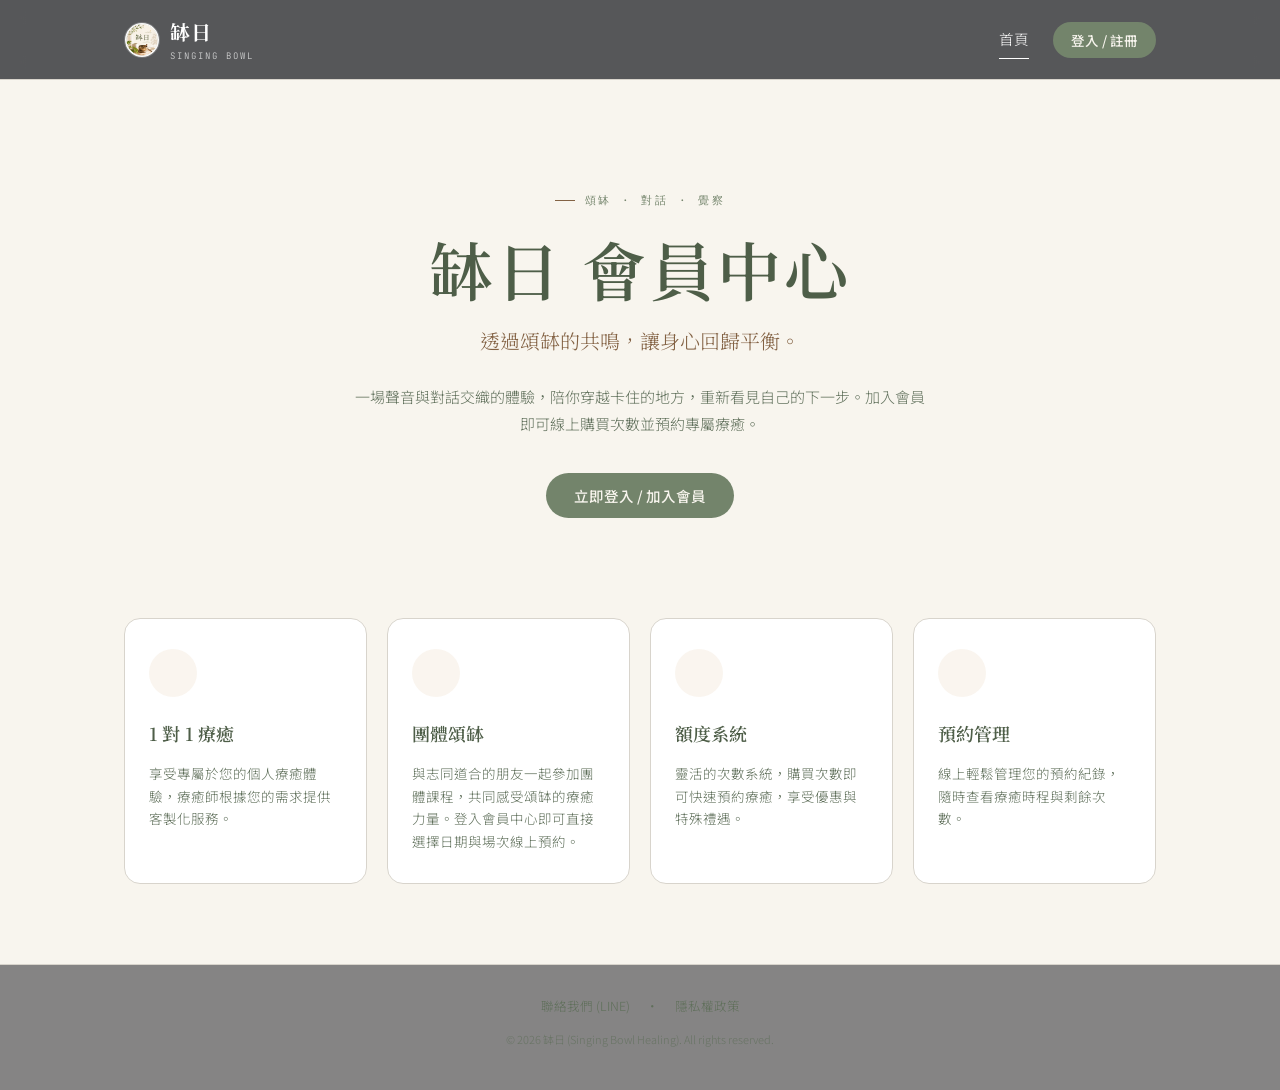
==== member/index.html @ 41594ee2 "feat: 駁回時通知會員，每日彙總加報匯款待審核筆數 一、駁回通知 會員匯了款卻被駁回，原本收不到任何訊息，只會覺得石沉大海 —— 比核准 沒通知更需要處理。駁回畫面本來就有「原因」欄，直接帶進通知" ====
<!DOCTYPE html>
<html lang="zh-Hant">
<head>
  <meta charset="UTF-8">
  <meta name="viewport" content="width=device-width, initial-scale=1.0">
  <title>缽日 - 頌缽療癒 身心平衡</title>
  <link rel="icon" type="image/png" href="favicon.png?v=30">
  
  <!-- Fonts -->
  <link rel="preconnect" href="https://fonts.googleapis.com">
  <link rel="preconnect" href="https://fonts.gstatic.com" crossorigin>
  <link href="https://fonts.googleapis.com/css2?family=Noto+Serif+TC:wght@400;500;600;700&family=Noto+Sans+TC:wght@300;400;500;600&family=JetBrains+Mono:wght@400;500&display=swap" rel="stylesheet">
  
  <!-- CSS -->
  <link rel="stylesheet" href="member.css?v=3391cde3">
  
  <!-- Lucide Icons (CDN) -->
  <!-- 鎖定版號並加上 SRI：這一頁同時持有 Firebase 登入 session，
       用 @latest 等於把「今天載到什麼程式」的決定權交給 CDN。
       1.28.0 就是原本 @latest 解析到的版本，行為完全相同。
       升級版本時 integrity 也必須一起換，否則瀏覽器會直接拒絕載入。 -->
  <script src="https://unpkg.com/lucide@1.28.0/dist/umd/lucide.min.js"
          integrity="sha384-VrnzGPiSyQxm3mI2VhlssyR85zugSHtxMkgO42qV3wUAbNk1oRdZkCWjXKOhuVu6"
          crossorigin="anonymous"></script>
  
  <!-- LINE LIFF SDK -->
  <script charset="utf-8" src="https://static.line-scdn.net/liff/edge/2/sdk.js"></script>
</head>
<body>
  <script>
    window.onerror = function(msg, url, line, col, error) {
      // 錯誤橫幅僅供管理員除錯，一般會員與訪客不顯示（避免誤以為網站故障）
      if (localStorage.getItem('singbowl_debug_banner') !== '1') { return false; }
      var div = document.createElement('div');
      div.style.position = 'fixed';
      div.style.top = '0';
      div.style.left = '0';
      div.style.width = '100%';
      div.style.background = '#c94040';
      div.style.color = '#fff';
      div.style.padding = '15px';
      div.style.zIndex = '999999';
      div.style.fontSize = '14px';
      div.style.fontFamily = 'monospace';
      div.style.boxShadow = '0 2px 10px rgba(0,0,0,0.3)';
      div.innerHTML = '<strong>系統執行錯誤：</strong><br>' + msg + '<br>檔案：' + (url ? url.split('/').pop() : 'unknown') + '<br>行號：' + line + ':' + col;
      document.body.appendChild(div);
      return false;
    };
  </script>
  
  <!-- Ripple Background Animation -->
  <div class="ripple-field" aria-hidden="true">
    <svg viewBox="0 0 500 500">
      <circle class="ripple-ring r1" cx="250" cy="250" r="20"></circle>
      <circle class="ripple-ring r2" cx="250" cy="250" r="20"></circle>
      <circle class="ripple-ring r3" cx="250" cy="250" r="20"></circle>
      <circle class="ripple-ring r4" cx="250" cy="250" r="20"></circle>
    </svg>
  </div>

  <div class="app-container">
    <!-- Navigation Bar -->
    <header class="main-header">
      <div class="header-wrap">
        <a href="#" class="logo" id="navLogo">
          <img src="logo.jpg" class="logo-img" alt="缽日 Logo">
          <div class="logo-text-group">
            <span class="logo-text">缽日</span>
            <span class="logo-sub">Singing Bowl</span>
          </div>
        </a>
        <nav class="nav-links">
          <a href="#landing" class="nav-item active" id="btnNavHome">首頁</a>
          <a href="#member" class="nav-item" id="btnNavMember" style="display: none;">會員中心</a>
          <a href="#buy-points" class="nav-item" id="btnNavBuyPoints" style="display: none;">購買點數</a>
          <a href="#courses" class="nav-item" id="btnNavCourses" style="display: none;">線上課程</a>
          <a href="#admin" class="nav-item" id="btnNavAdmin" style="display: none;">管理後台</a>
          <button class="nav-btn primary" id="btnHeaderLogin">登入 / 註冊</button>
          <div class="user-menu" id="headerUserMenu" style="display: none;">
            <span class="user-name-display" id="headerUserName">會員</span>
            <button class="nav-btn secondary-small" id="btnHeaderLogout">登出</button>
          </div>
        </nav>
      </div>
    </header>

    <!-- Main Content Views -->
    <main class="main-content">
      
      <!-- 1. Landing View -->
      <section id="view-landing" class="view-section active">
        <div class="hero">
          <div class="eyebrow">頌缽 · 對話 · 覺察</div>
          <h1>缽日 會員中心</h1>
          <p class="hero-sub">透過頌缽的共鳴，讓身心回歸平衡。</p>
          <p class="hero-desc">一場聲音與對話交織的體驗，陪你穿越卡住的地方，重新看見自己的下一步。加入會員即可線上購買次數並預約專屬療癒。</p>
          <div class="hero-actions">
            <button class="cta-btn primary-btn" id="btnLandingCta">立即登入 / 加入會員</button>
          </div>
        </div>

        <div class="features-grid">
          <div class="feat-card">
            <div class="feat-icon"><i data-lucide="sparkles"></i></div>
            <h3>1 對 1 療癒</h3>
            <p>享受專屬於您的個人療癒體驗，療癒師根據您的需求提供客製化服務。</p>
          </div>
          <div class="feat-card">
            <div class="feat-icon"><i data-lucide="users"></i></div>
            <h3>團體頌缽</h3>
            <p>與志同道合的朋友一起參加團體課程，共同感受頌缽的療癒力量。登入會員中心即可直接選擇日期與場次線上預約。</p>
          </div>
          <div class="feat-card">
            <div class="feat-icon"><i data-lucide="coins"></i></div>
            <h3>額度系統</h3>
            <p>靈活的次數系統，購買次數即可快速預約療癒，享受優惠與特殊禮遇。</p>
          </div>
          <div class="feat-card">
            <div class="feat-icon"><i data-lucide="calendar"></i></div>
            <h3>預約管理</h3>
            <p>線上輕鬆管理您的預約紀錄，隨時查看療癒時程與剩餘次數。</p>
          </div>
        </div>
      </section>

      <!-- 2. Auth / Login View -->
      <section id="view-auth" class="view-section">
        <div class="auth-card" style="position: relative;">
          <h2>登入 / 註冊</h2>
          <p class="auth-subtitle">歡迎來到缽日，請選擇登入方式</p>
          
          <div class="auth-options" id="authOptionsContainer">
            <button class="auth-btn line-btn" id="btnLineLogin" style="margin-bottom: 12px;">
              <span class="line-icon"><i data-lucide="message-square"></i></span>
              <span>LINE 帳號快速登入 / 註冊</span>
            </button>
          </div>
          
          <form id="formEmailAuth" style="display: none;">
            <h3 style="font-size: 15px; margin-bottom: 15px; color:var(--brass-dim); text-align: left;">管理員登入</h3>
            <div class="form-group">
              <label class="form-label" for="authEmail">電子郵件 *</label>
              <input type="email" class="form-input" id="authEmail" required placeholder="example@email.com">
            </div>
            <div class="form-group" id="authPasswordGroup" style="margin-top: 15px;">
              <label class="form-label" for="authPassword">登入密碼 *</label>
              <input type="password" class="form-input" id="authPassword" placeholder="請輸入您的密碼">
            </div>
            <button type="submit" class="cta-btn primary-btn w-100" id="btnEmailSubmit" style="margin-top: 15px;">確認登入</button>
            <button type="button" class="back-link w-100" id="btnBackToAuthOptions" style="margin-top: 15px; display: flex; align-items: center; justify-content: center; gap: 4px; background: none; border: none; color: var(--mist); cursor: pointer; font-size: 13.5px;"><i data-lucide="arrow-left" style="width: 14px; height: 14px;"></i> 返回選擇登入方式</button>
          </form>
          
          <div id="divAuthBottomLinks" style="display: flex; justify-content: space-between; align-items: center; margin-top: 20px; border-top: 1px solid var(--hairline); padding-top: 15px;">
            <button class="back-link" id="btnAuthBack" style="margin: 0; padding: 0;"><i data-lucide="arrow-left"></i> 返回首頁</button>
            <button class="back-link" id="btnGeneralLogin" style="margin: 0; padding: 0; font-size: 12px; opacity: 0.7; cursor: pointer; border: none; background: none; color: var(--mist); text-decoration: underline;">管理員登入</button>
          </div>
        </div>
      </section>

      <!-- 3. Register / Complete Profile View -->
      <section id="view-register" class="view-section">
        <div class="auth-card">
          <h2>完善會員資料</h2>
          <p class="auth-subtitle">請填寫以下基本資訊以完成註冊流程</p>
          
          <form id="formRegisterProfile">
            <div class="form-group">
              <label class="form-label">會員大名 *</label>
              <input type="text" class="form-input" id="regName" required placeholder="請輸入您的真實姓名">
            </div>
            <div class="form-group">
              <label class="form-label">手機號碼 *</label>
              <input type="tel" class="form-input" id="regPhone" required placeholder="例：0912-345-678" pattern="09\d{2}-\d{3}-\d{3}|09\d{8}">
            </div>
            <div class="form-group">
              <label class="form-label">電子郵件 *</label>
              <input type="email" class="form-input" id="regEmail" required placeholder="例：user@example.com">
            </div>
            <div class="form-group">
              <label class="form-label" for="regPassword">設定登入密碼 *</label>
              <input type="password" class="form-input" id="regPassword" required placeholder="請設定您的密碼 (最少6個字元)" minlength="6">
            </div>
            <div class="form-group">
              <label class="form-label">生理性別 *</label>
              <div class="gender-radio-group">
                <label class="gender-label">
                  <input type="radio" name="regGender" value="生理女" checked>
                  <span>生理女</span>
                </label>
                <label class="gender-label">
                  <input type="radio" name="regGender" value="生理男">
                  <span>生理男</span>
                </label>
                <label class="gender-label">
                  <input type="radio" name="regGender" value="其他">
                  <span>其他</span>
                </label>
              </div>
            </div>
            <button type="submit" class="cta-btn primary-btn w-100">完成註冊</button>
          </form>
        </div>
      </section>

      <!-- 4. Member Dashboard View -->
      <section id="view-member" class="view-section">
        <div class="dashboard-grid">
          <!-- Profile Card -->
          <div class="dash-card profile-summary">
            <div class="profile-header">
              <div class="avatar-circle" id="memberAvatar">M</div>
              <div class="profile-meta">
                <h2 id="lblMemberName">讀取中...</h2>
                <span class="user-role-badge">一般會員</span>
              </div>
            </div>
            <div class="profile-details">
              <div class="detail-item">
                <span class="detail-lbl">電子郵件：</span>
                <span class="detail-val" id="lblMemberEmail">-</span>
              </div>
              <div class="detail-item">
                <span class="detail-lbl">聯絡電話：</span>
                <span class="detail-val" id="lblMemberPhone">-</span>
              </div>
              <div class="detail-item">
                <span class="detail-lbl">生理性別：</span>
                <span class="detail-val" id="lblMemberGender">-</span>
              </div>
              <div class="detail-item">
                <span class="detail-lbl">加入日期：</span>
                <span class="detail-val" id="lblMemberJoinDate">-</span>
              </div>
            </div>
            <button class="cta-btn secondary-btn w-100" id="btnEditProfile"><i data-lucide="edit-3"></i> 編輯個人資料</button>
          </div>

          <!-- Points & Vouchers Card -->
          <div class="dash-card points-vouchers">
            <div class="points-section">
              <span class="section-tag">SESSIONS</span>
              <h3>剩餘可約次數</h3>
              
              <div class="balance-display-block" style="display: flex; gap: 24px; margin-top: 12px; margin-bottom: 12px;">
                <div class="balance-item-sub">
                  <span style="font-size:12px; color:var(--mist); display:block; margin-bottom:4px;">1對1 頌缽</span>
                  <div class="points-value" style="margin: 0;">
                    <span class="num" id="lblMemberPoints" style="font-size:32px;">0</span>
                    <span class="unit" style="font-size:14px; margin-left:2px;">次</span>
                  </div>
                </div>
                <div class="balance-item-sub" style="border-left: 1px solid var(--hairline); padding-left: 24px;">
                  <span style="font-size:12px; color:var(--mist); display:block; margin-bottom:4px;">團體頌缽</span>
                  <div class="points-value" style="margin: 0;">
                    <span class="num" id="lblMemberGroupPoints" style="font-size:32px; color:var(--brass-dim);">0</span>
                    <span class="unit" style="font-size:14px; margin-left:2px;">次</span>
                  </div>
                </div>
              </div>
              
              <p class="points-tip" style="margin-top: 8px;">1對1預約每次扣除 1次 1對1額度。如需加購次數，請聯絡療癒師：<a href="https://lin.ee/5FUzEjg" target="_blank" style="color:var(--brass);text-decoration:underline;">線上加購次數</a>。</p>
            </div>
            
            <div class="vouchers-section">
              <span class="section-tag">VOUCHERS</span>
              <h3>可用票券 / 優惠</h3>
              <div class="vouchers-list" id="memberVouchersList">
                <!-- Vouchers will be injected here -->
              </div>
            </div>
          </div>

          <!-- Quick Actions & Transactions Card -->
          <div class="dash-card quick-actions">
            <h3>快速預約</h3>
            <div class="booking-buttons">
              <button class="booking-action-btn" id="btnBook1on1">
                <div class="action-icon"><i data-lucide="user"></i></div>
                <div class="action-text">
                  <span class="action-title">療癒預約</span>
                  <span class="action-desc">客製化個人靜心與對話</span>
                </div>
                <i data-lucide="chevron-right" class="arrow"></i>
              </button>
            </div>

            <div class="transactions-section">
              <h3>預約次數增減紀錄</h3>
              <div class="transaction-table-wrap">
                <table class="transaction-table">
                  <thead>
                    <tr>
                      <th>日期</th>
                      <th>類型</th>
                      <th>變動</th>
                      <th>說明/結餘</th>
                    </tr>
                  </thead>
                  <tbody id="memberTxList">
                    <!-- Transactions will be injected here -->
                  </tbody>
                </table>
              </div>
            </div>
          </div>

          <!-- Reservation History Card -->
          <div class="dash-card reservation-history">
            <h3>預約紀錄</h3>
            <div class="history-list" id="memberReservationsList">
              <!-- Bookings will be injected here -->
            </div>
          </div>
        </div>
      </section>

      <!-- 4.1 Edit Profile Dialog (Modal View inside Dashboard) -->
      <section id="view-edit-profile" class="view-section">
        <div class="auth-card">
          <h2>修改個人資料</h2>
          <p class="auth-subtitle">編輯您的會員基本資訊</p>
          
          <form id="formEditProfile">
            <div class="form-group">
              <label class="form-label">會員大名 *</label>
              <input type="text" class="form-input" id="editName" required>
            </div>
            <div class="form-group">
              <label class="form-label">手機號碼 *</label>
              <input type="tel" class="form-input" id="editPhone" required pattern="09\d{2}-\d{3}-\d{3}|09\d{8}">
            </div>
            <div class="form-group">
              <label class="form-label">生理性別 *</label>
              <div class="gender-radio-group">
                <label class="gender-label">
                  <input type="radio" name="editGender" value="生理女">
                  <span>生理女</span>
                </label>
                <label class="gender-label">
                  <input type="radio" name="editGender" value="生理男">
                  <span>生理男</span>
                </label>
                <label class="gender-label">
                  <input type="radio" name="editGender" value="其他">
                  <span>其他</span>
                </label>
              </div>
            </div>
            <div class="form-group">
              <label class="form-label">常用匯款銀行名稱 (防詐綁定必填)</label>
              <input type="text" class="form-input" id="editBankName" placeholder="例如：國泰世華銀行">
            </div>
            <div class="form-group">
              <label class="form-label">常用匯款帳號後五碼 (防詐對帳必填)</label>
              <input type="text" class="form-input" id="editBankLast5" placeholder="例如：12345" maxlength="5" pattern="\d{5}">
            </div>
            <div class="btn-row">
              <button type="button" class="cta-btn secondary-btn" id="btnCancelEditProfile">取消</button>
              <button type="submit" class="cta-btn primary-btn">保存變更</button>
            </div>
          </form>
        </div>
      </section>

      <!-- 4.5 Buy Points View -->
      <section id="view-buy-points" class="view-section">
        <div class="buy-points-container">
          <h2>加購服務點數</h2>
          <p class="auth-subtitle">私訊官方 LINE 取得匯款帳號 → 完成匯款 → 回到此頁填寫對帳回條</p>

          <!-- Anti-Fraud Banner -->
          <div class="anti-fraud-banner">
            <div class="banner-title"><i data-lucide="shield-alert"></i> 防範三方詐騙與帳戶交易安全聲明</div>
            <div class="banner-body">
              <ul>
                <li>為防範詐騙洗錢，<strong>本平台限制僅能使用您登記的本人帳戶進行匯款</strong>。</li>
                <li>禁止使用他人帳戶、ATM現金存款、無摺存款，若查有非本人帳號之匯款將無法審核，原款項將退回。</li>
                <li>請於下方對帳回條填寫您實際匯款的帳戶資訊，以利核對款項。</li>
              </ul>
            </div>
          </div>

          <!-- Purchase Action Button -->
          <div class="purchase-btn-container" style="margin-top: 35px; text-align: center;">
            <a href="https://lin.ee/5FUzEjg" target="_blank" class="cta-btn primary-btn large-btn" id="btnGoToPurchase" style="display: inline-flex; align-items: center; justify-content: center; padding: 14px 48px; font-size: 16px; font-weight: 600; text-decoration: none; border-radius: 30px; box-shadow: 0 4px 12px rgba(115, 132, 107, 0.3); transition: all 0.3s ease;">
              <i data-lucide="message-circle" style="width: 18px; height: 18px; margin-right: 8px;"></i> 私訊官方 LINE 取得匯款帳號
            </a>
            <p class="text-muted" style="margin-top: 10px; font-size: 12.5px; line-height: 1.7;">為維護交易安全，收款帳號不公開於網站，由專人於官方 LINE 個別提供。<br>完成匯款後請回到本頁填寫下方的對帳回條。</p>
          </div>

          <!-- 收款帳號不顯示在網站上，由官方 LINE 個別提供 -->

          <!-- Remittance Form -->
          <form id="formSubmitRemittance" class="remittance-form">
            <h3>填寫匯款對帳回條</h3>

            <div class="form-row-2">
              <div class="form-group">
                <label class="form-label">您的匯出銀行名稱 *</label>
                <input type="text" class="form-input" id="buyUserBankName" placeholder="例如：國泰世華銀行" required>
              </div>
              <div class="form-group">
                <label class="form-label">您的帳號後五碼 *</label>
                <input type="text" class="form-input" id="buyUserBankLast5" placeholder="例如：12345" maxlength="5" pattern="\d{5}" inputmode="numeric" required>
              </div>
            </div>

            <div class="form-row-2">
              <div class="form-group">
                <label class="form-label">實際匯款金額 *</label>
                <input type="number" class="form-input" id="buyActualAmount" placeholder="請輸入您實際匯款的總額" required>
              <div class="form-group">
                <label class="form-label">匯款日期與時間 *</label>
                <input type="datetime-local" class="form-input" id="buyRemitTime" required>
              </div>
            </div>

            <div class="form-group">
              <label class="form-label">備註說明 (選填)</label>
              <textarea class="form-input" id="buyRemitNote" rows="2" placeholder="如有其他需要說明事項請在此填寫"></textarea>
            </div>

            <!-- Consumer Agreement Section -->
            <div class="consumer-terms-box">
              <h4>【消費者點數購買與服務契約】</h4>
              <div class="terms-content">
                1. 點數使用期限：本平台之頌缽療癒與身心對話預約點數，自發放日起 <strong>3 個月</strong>內有效，逾期未使用將自動失效。系統會在到期前一個月以 LINE 通知您，會員中心亦可隨時查看各批點數的到期日。若對效期有任何疑問，歡迎私訊缽日官方 LINE 帳號，我們會協助您確認。<br>
                2. 7天鑑賞退費政策：自購買日起 7 天內，若點數完全未使用，可申請全額退款。超過 7 天申請退款者，將扣除 10% 專案行政與金流手續費後，退還其餘額款項。已扣除使用之點數不予退還。<br>
                3. 對帳審核流程：匯款後請確實填寫此回條，管理員將於 24 小時內核對銀行帳款，核對無誤後系統將自動發放點數至您的會員帳戶。<br>
                4. 安全防詐防線：為防止三方詐騙，本平台只接受會員本人登記帳戶之匯款。若有冒用他人帳戶或涉及洗錢者，本平台有權凍結帳戶並報警處理。
              </div>
              <label class="terms-checkbox-label">
                <input type="checkbox" id="chkAgreeTerms" required>
                <span>我已詳細閱讀並同意上述「消費者點數購買與服務契約」，並保證使用我本人登記的常用帳戶匯款。</span>
              </label>
            </div>

            <button type="submit" class="cta-btn primary-btn w-100" id="btnSubmitRemittance">送出匯款對帳申請</button>
          </form>

          <!-- History List -->
          <div class="history-section mt-5">
            <h3>我的儲值審核紀錄</h3>
            <div class="table-container">
              <table class="history-table">
                <thead>
                  <tr>
                    <th>申請時間</th>
                    <th>方案/點數</th>
                    <th>匯款金額</th>
                    <th>後五碼</th>
                    <th>審核狀態</th>
                  </tr>
                </thead>
                <tbody id="buyPointsHistoryList">
                  <tr>
                    <td colspan="5" class="text-center text-muted">目前尚無儲值紀錄。</td>
                  </tr>
                </tbody>
              </table>
            </div>
          </div>
        </div>
      </section>

      <!-- 5. 1-on-1 Booking Form View -->
      <section id="view-book" class="view-section">
        <div class="booking-card">
          <div class="booking-type-tabs" id="bookingTypeTabs">
            <button type="button" class="booking-tab-btn active" data-tab="1on1">🧘 1對1 療癒預約</button>
            <button type="button" class="booking-tab-btn" data-tab="group">🧑‍🤝‍🧑 團體頌缽預約</button>
          </div>

          <!-- 1對1 Panel -->
          <div id="bookPanel1on1">
            <h2>1 對 1 療癒預約</h2>
            <p class="booking-subtitle">預約專屬於您的個人療癒與深度對話</p>

            <div class="user-points-badge">
              <span>您的可用次數：</span>
              <strong id="lblBook1on1UserPoints">0</strong> 次
            </div>

            <form id="formBook1on1">
              <!-- Google Calendar Style Slot Selection -->
              <div class="calendar-container-block">
                <label class="form-label">選擇預約日期與時段 *</label>
                <div class="calendar-widget">
                  <div class="calendar-header-nav">
                    <button type="button" class="cal-nav-btn" id="btnPrevMonth"><i data-lucide="chevron-left"></i></button>
                    <span class="cal-month-year" id="lblCalendarMonthYear">2026 年 7 月</span>
                    <button type="button" class="cal-nav-btn" id="btnNextMonth"><i data-lucide="chevron-right"></i></button>
                  </div>
                  <div class="calendar-weekdays-grid">
                    <div>日</div><div>一</div><div>二</div><div>三</div><div>四</div><div>五</div><div>六</div>
                  </div>
                  <div class="calendar-days-grid" id="calendarDaysGrid">
                    <!-- Generated by JavaScript -->
                  </div>
                </div>
              </div>

              <div class="slots-selection-block" style="margin-top: 15px;">
                <label class="form-label" id="lblSelectedDaySlots">時段選擇 (請先點選上方日期)</label>
                <div class="slots-buttons-grid" id="bookingSlotsGrid">
                  <!-- Generated by JavaScript -->
                </div>
              </div>

              <!-- Hidden input for selected slot ID -->
              <input type="hidden" id="selectedSlotId" required>
              <div class="form-group">
                <label class="form-label" for="book1on1Notes">特殊需求 / 身體狀況 (選填)</label>
                <textarea class="form-input textarea-input" id="book1on1Notes" placeholder="例如：對某些聲音敏感、特殊身體狀況或偏好的療癒方式..."></textarea>
              </div>

              <div class="booking-summary">
                <div class="summary-row">
                  <span>所需次數：</span>
                  <span class="summary-points"><strong id="lblBook1on1Cost">1</strong> 次</span>
                </div>
                <div class="booking-warning" id="lblBook1on1Warning" style="display: none;">
                  <i data-lucide="alert-triangle"></i> ⚠️ 次數不足，請先<a href="#buy-points" style="color:var(--brass-dim);text-decoration:underline;">購買點數</a>，並截圖購買證明到官方LINE上，請小幫手為您新增點數唷！
                </div>
              </div>

              <div class="btn-row">
                <button type="button" class="cta-btn secondary-btn" id="btnCancel1on1">返回</button>
                <button type="submit" class="cta-btn primary-btn" id="btnSubmit1on1">確認預約</button>
              </div>
            </form>
          </div>

          <!-- Group Panel -->
          <div id="bookPanelGroup" style="display: none;">
            <h2>團體頌缽課程預約</h2>
            <p class="booking-subtitle">選擇您想參加的團體療癒課程</p>

            <div class="user-points-badge">
              <span>您的可用次數：</span>
              <strong id="lblBookGroupUserPoints">0</strong> 次
            </div>

            <form id="formBookGroup">
              <!-- Google Calendar Style Slot Selection (與 1對1 相同機制，但僅顯示團體頌缽場次) -->
              <div class="calendar-container-block">
                <label class="form-label">選擇團體頌缽場次日期 *</label>
                <div class="calendar-widget">
                  <div class="calendar-header-nav">
                    <button type="button" class="cal-nav-btn" id="btnGroupPrevMonth"><i data-lucide="chevron-left"></i></button>
                    <span class="cal-month-year" id="lblGroupCalendarMonthYear">2026 年 7 月</span>
                    <button type="button" class="cal-nav-btn" id="btnGroupNextMonth"><i data-lucide="chevron-right"></i></button>
                  </div>
                  <div class="calendar-weekdays-grid">
                    <div>日</div><div>一</div><div>二</div><div>三</div><div>四</div><div>五</div><div>六</div>
                  </div>
                  <div class="calendar-days-grid" id="groupCalendarDaysGrid">
                    <!-- Generated by JavaScript -->
                  </div>
                </div>
              </div>

              <div class="slots-selection-block" style="margin-top: 15px;">
                <label class="form-label" id="lblSelectedGroupDaySlots">團體場次選擇 (請先點選上方日期)</label>
                <div class="slots-buttons-grid" id="groupBookingSlotsGrid">
                  <!-- Generated by JavaScript -->
                </div>
              </div>

              <!-- Hidden input for selected group slot ID -->
              <input type="hidden" id="selectedGroupSlotId" required>

              <div class="form-group">
                <label class="form-label" for="bookGroupNotes">特殊說明 (選填)</label>
                <textarea class="form-input textarea-input" id="bookGroupNotes" placeholder="如有任何需要提前告知的事項請填寫於此..."></textarea>
              </div>

              <div class="booking-summary">
                <div class="summary-row">
                  <span>所需次數：</span>
                  <span class="summary-points"><strong id="lblBookGroupCost">0</strong> 次</span>
                </div>
                <div class="booking-warning" id="lblBookGroupWarning" style="display: none;">
                  <i data-lucide="alert-triangle"></i> ⚠️ 次數不足，請先<a href="#buy-points" style="color:var(--brass-dim);text-decoration:underline;">購買點數</a>，並截圖購買證明到官方LINE上，請小幫手為您新增點數唷！
                </div>
              </div>

              <div class="btn-row">
                <button type="button" class="cta-btn secondary-btn" id="btnCancelGroup">返回</button>
                <button type="submit" class="cta-btn primary-btn" id="btnSubmitGroup">確認報名</button>
              </div>
            </form>
          </div>
        </div>
      </section>

      <!-- 6.2 Online Courses View -->
      <section id="view-courses" class="view-section">
        <div class="coupon-header">
          <h2>學習中心</h2>
          <p class="coupon-subtitle">選擇您要學習的影音課程，開啟您的聲音學習之旅</p>
        </div>
        <div class="course-grid" id="courseGridContainer">
          <!-- Course cards dynamically generated -->
        </div>
      </section>

      <!-- 6.3 Course Details View -->
      <section id="view-course-detail" class="view-section">
        <div class="back-btn-row">
          <span class="back-link" id="btnBackToCourses"><i data-lucide="arrow-left"></i> 返回線上課程</span>
        </div>
        
        <div class="course-header">
          <img id="detailCourseCover" src="" class="course-header-cover" alt="課程封面">
          <div class="course-header-info">
            <h2 id="detailCourseTitle" style="font-family:'Noto Serif TC',serif; margin-bottom:8px; color:var(--paper);">課程名稱</h2>
            <div id="detailCourseLecturer" style="font-size:13px; color:var(--brass); margin-bottom:12px; font-weight:500;">講師：講師姓名</div>
            <p id="detailCourseDesc" style="font-size:13px; color:var(--mist); line-height:1.6; margin:0;">課程詳細介紹內容...</p>
          </div>
        </div>

        <h3 style="font-family:'Noto Serif TC',serif; margin-bottom:16px; color:var(--paper); border-bottom:1px solid var(--hairline); padding-bottom:8px;">課程內容單元</h3>
        <div class="lesson-grid" id="lessonGridContainer">
          <!-- Lesson cards dynamically generated -->
        </div>
      </section>

      <!-- 6.4 Lesson Player View -->
      <section id="view-lesson-player" class="view-section">
        <div class="back-btn-row">
          <span class="back-link" id="btnBackToCourseDetail"><i data-lucide="arrow-left"></i> 返回課程大綱</span>
        </div>

        <div class="video-player-container">
          <div class="video-player-wrapper">
            <iframe id="lessonVideoIframe" src="" allow="accelerometer; autoplay; clipboard-write; encrypted-media; gyroscope; picture-in-picture" allowfullscreen></iframe>
          </div>
          
          <div class="video-player-info">
            <div class="lesson-badge" id="playerLessonBadge">第 1 堂</div>
            <h2 id="playerLessonTitle" style="font-family:'Noto Serif TC',serif; margin-bottom:8px; color:var(--paper);">單元標題</h2>
            <div style="font-size:12px; color:var(--brass); margin-bottom:16px; display:flex; align-items:center; gap:4px;">
              <i data-lucide="clock" style="width:14px; height:14px;"></i> 時長：<span id="playerLessonDuration">00:00</span>
            </div>
            <p id="playerLessonDesc" style="font-size:13px; color:var(--mist); line-height:1.7; white-space:pre-line;">單元詳細簡介及講義教材連結...</p>
          </div>
        </div>
      </section>

      <!-- 7. Admin Dashboard View -->
      <section id="view-admin" class="view-section">
        <div class="admin-grid">
          <!-- Left Sidebar Menu -->
          <div class="admin-sidebar">
            <h2 class="sidebar-title">管理員後台</h2>
            <div class="sidebar-menu">
              <button class="sidebar-item active" id="btnAdminMenuOverview"><i data-lucide="layout-dashboard"></i> 數據總覽</button>
              <button class="sidebar-item" id="btnAdminMenuMembers"><i data-lucide="users-2"></i> 會員管理</button>
              <button class="sidebar-item" id="btnAdminMenuBookings"><i data-lucide="calendar-days"></i> 預約審核</button>
              <button class="sidebar-item" id="btnAdminMenuSchedule"><i data-lucide="calendar-clock"></i> 預約排程</button>
              <button class="sidebar-item" id="btnAdminMenuCoupons"><i data-lucide="ticket"></i> 票券發放</button>
              <button class="sidebar-item" id="btnAdminMenuSlots"><i data-lucide="clock"></i> 時段開放設定</button>
              <button class="sidebar-item" id="btnAdminMenuRemittances"><i data-lucide="wallet"></i> 匯款對帳審核</button>
              <button class="sidebar-item" id="btnAdminMenuCourses"><i data-lucide="book-open"></i> 課程管理</button>
            </div>
            <button class="cta-btn secondary-btn w-100 mt-auto" id="btnAdminBackToMember"><i data-lucide="arrow-left"></i> 返回會員中心</button>
          </div>

          <!-- Right Content Area -->
          <div class="admin-main-pane">
            
            <!-- 7.1 Overview Panel -->
            <div class="admin-pane-section active" id="pane-admin-overview">
              <div class="admin-stats-row">
                <div class="stat-box">
                  <span class="stat-lbl">總會員數</span>
                  <span class="stat-num" id="lblAdminStatMembers">0</span>
                </div>
                <div class="stat-box">
                  <span class="stat-lbl">待確認預約</span>
                  <span class="stat-num text-brass" id="lblAdminStatPending">0</span>
                </div>
                <div class="stat-box">
                  <span class="stat-lbl">本月總預約</span>
                  <span class="stat-num" id="lblAdminStatTotalBookings">0</span>
                </div>
                <div class="stat-box">
                  <span class="stat-lbl">已發放票券</span>
                  <span class="stat-num" id="lblAdminStatCoupons">0</span>
                </div>
              </div>

              <div class="overview-sections">
                <div class="overview-box">
                  <h3>最新待審核預約</h3>
                  <div class="table-wrap">
                    <table class="admin-table">
                      <thead>
                        <tr>
                          <th>會員大名</th>
                          <th>預約項目</th>
                          <th>預約日期/時間</th>
                          <th>狀態</th>
                          <th>操作</th>
                        </tr>
                      </thead>
                      <tbody id="adminOverviewPendingList">
                        <!-- Pending bookings will be injected here -->
                      </tbody>
                    </table>
                  </div>
                </div>
              </div>
            </div>

            <!-- 7.2 Member Management Panel -->
            <div class="admin-pane-section" id="pane-admin-members">
              <div class="pane-header-actions">
                <h3>會員列表 (<span id="lblAdminMemberCount">0</span>)</h3>
                <div style="display: flex; gap: 10px;">
                  <button class="cta-btn secondary-btn small-btn" id="btnExportMembers" style="padding: 8px 12px; font-size: 13px; display: flex; align-items: center; gap: 6px;"><i data-lucide="download" style="width: 15px; height: 15px;"></i> 匯出會員資料</button>
                  <button class="cta-btn primary-btn small-btn" id="btnAdminAddMember" style="padding: 8px 12px; font-size: 13px; display: flex; align-items: center; gap: 6px;"><i data-lucide="user-plus" style="width: 15px; height: 15px;"></i> 手動新增會員</button>
                </div>
              </div>

              <div class="search-bar">
                <i data-lucide="search"></i>
                <input type="text" class="search-input" id="txtSearchMembers" placeholder="搜尋會員姓名、Email 或手機號碼...">
              </div>

              <div class="table-wrap">
                <table class="admin-table members-table">
                  <thead>
                    <tr>
                      <th>姓名</th>
                      <th>電話 / Email</th>
                      <th>性別</th>
                      <th>加入日期</th>
                      <th>剩餘次數</th>
                      <th>操作</th>
                    </tr>
                  </thead>
                  <tbody id="adminMemberList">
                    <!-- Members will be injected here -->
                  </tbody>
                </table>
              </div>
            </div>

            <!-- 7.3 Booking Management Panel -->
            <div class="admin-pane-section" id="pane-admin-bookings">
              <h3>預約審核與列表</h3>
              
              <div style="display: flex; justify-content: space-between; align-items: center; gap: 15px; margin-bottom: 15px; flex-wrap: wrap;">
                <div class="booking-filter-tabs" style="margin-bottom: 0;">
                  <button class="filter-tab active" data-filter="all">所有預約</button>
                  <button class="filter-tab" data-filter="待確認">待確認</button>
                  <button class="filter-tab" data-filter="已確認">已確認</button>
                  <button class="filter-tab" data-filter="已取消">已取消 / 拒絕</button>
                </div>
                <div style="display: flex; align-items: center; gap: 8px;">
                  <label style="font-size: 13px; color:var(--brass-dim); font-weight: 500;">📅 日期篩選：</label>
                  <input type="date" id="adminBookingDateFilter" style="background: var(--ink-2); color: #fff; border: 1px solid var(--hairline); border-radius: 4px; padding: 4px 8px; font-size: 12px; outline: none; height: auto; width: 140px;">
                  <button type="button" class="quick-slot-btn" id="btnClearAdminBookingDateFilter" style="padding: 2px 6px; font-size: 11px; height: auto;">清除</button>
                </div>
              </div>

              <div style="display: flex; justify-content: space-between; align-items: center; gap: 15px; margin-bottom: 15px; flex-wrap: wrap;">
                <label style="display: flex; align-items: center; gap: 6px; font-size: 13px; color:var(--brass-dim); font-weight: 500; cursor: pointer;">
                  <input type="checkbox" id="chkHideCancelledBookings" style="width: auto; margin: 0; cursor: pointer;">
                  隱藏已取消 / 已拒絕的紀錄
                </label>
                <button type="button" class="table-action-btn danger" id="btnPurgeCancelledBookings" style="padding: 4px 10px; font-size: 12px; height: auto;">🗑 永久刪除已取消紀錄</button>
              </div>

              <div class="table-wrap">
                <table class="admin-table">
                  <thead>
                    <tr>
                      <th>預約 ID</th>
                      <th>會員大名</th>
                      <th>預約項目</th>
                      <th>預約時間 / 課程</th>
                      <th>所需次數</th>
                      <th>狀態</th>
                      <th>操作</th>
                    </tr>
                  </thead>
                  <tbody id="adminBookingList">
                    <!-- Bookings will be injected here -->
                  </tbody>
                </table>
              </div>
            </div>

            <!-- 7.3b Booking Schedule Calendar Panel -->
            <div class="admin-pane-section" id="pane-admin-schedule">
              <h3>預約排程日曆</h3>

              <div class="coupon-log-card" style="padding: 20px;">
                <div style="display: flex; justify-content: space-between; align-items: center; margin-bottom: 15px;">
                  <h4 style="margin: 0; color:var(--brass-dim); font-size: 15px; display: flex; align-items: center; gap: 6px;">
                    <i data-lucide="calendar-clock" style="width: 16px; height: 16px;"></i> 預約狀態總覽
                  </h4>
                  <div style="display: flex; gap: 8px; align-items: center;">
                    <button type="button" class="quick-slot-btn" id="btnAdminPrevMonth" style="padding: 2px 8px; font-size: 11px; height: auto;">◀</button>
                    <span id="lblAdminCalendarMonth" style="font-weight: 600; font-size: 13px; min-width: 90px; text-align: center;">2026 年 7 月</span>
                    <button type="button" class="quick-slot-btn" id="btnAdminNextMonth" style="padding: 2px 8px; font-size: 11px; height: auto;">▶</button>
                  </div>
                </div>
                
                <!-- Calendar grid structure -->
                <div style="background: rgba(0,0,0,0.15); padding: 12px; border-radius: 8px; border: 1px solid var(--hairline);">
                  <div style="display: grid; grid-template-columns: repeat(7, 1fr); gap: 4px; text-align: center; margin-bottom: 8px; border-bottom: 1px solid var(--hairline); padding-bottom: 6px;">
                    <div style="font-weight: 600; font-size: 11px; color: var(--mist);">日</div>
                    <div style="font-weight: 600; font-size: 11px; color: var(--paper);">一</div>
                    <div style="font-weight: 600; font-size: 11px; color: var(--paper);">二</div>
                    <div style="font-weight: 600; font-size: 11px; color: var(--paper);">三</div>
                    <div style="font-weight: 600; font-size: 11px; color: var(--paper);">四</div>
                    <div style="font-weight: 600; font-size: 11px; color: var(--paper);">五</div>
                    <div style="font-weight: 600; font-size: 11px; color: var(--mist);">六</div>
                  </div>
                  <div id="adminCalendarDaysGrid" style="display: grid; grid-template-columns: repeat(7, 1fr); gap: 4px;">
                    <!-- Calendar days dynamically generated -->
                  </div>
                </div>

                <!-- Day bookings details -->
                <div id="divAdminCalendarDayDetail" style="margin-top: 15px; padding: 12px; background: rgba(255,255,255,0.02); border-radius: 6px; border: 1px dashed var(--hairline); display: none;">
                  <h5 id="lblAdminCalendarSelectedDate" style="margin: 0 0 10px 0; font-size: 12px; color:var(--brass-dim); font-weight: 600;">預約詳情</h5>
                  <div id="adminCalendarDayBookingsList" style="display: flex; flex-direction: column; gap: 6px;">
                    <!-- Booking details list -->
                  </div>
                </div>
              </div>
            </div>

            <!-- 7.4 Coupon Issuing Panel -->
            <div class="admin-pane-section" id="pane-admin-coupons">
              <div class="coupon-management-grid">
                <!-- Issue Coupon Form -->
                <div class="coupon-form-card">
                  <h3>發放優惠票券</h3>
                  <form id="formAdminIssueCoupon">
                    <div class="form-group">
                      <label class="form-label" for="selCouponTarget">選擇會員 *</label>
                      <select class="form-input select-input" id="selCouponTarget" required>
                        <!-- Member options will be injected here -->
                      </select>
                    </div>
                    <div class="form-group">
                      <label class="form-label" for="selCouponTemplate">票券類型 *</label>
                      <select class="form-input select-input" id="selCouponTemplate" required>
                        <!-- 由 couponTemplates 動態產生 -->
                      </select>
                    </div>
                    <div class="form-group">
                      <label class="form-label" for="couponExpiry">使用期限</label>
                      <input type="date" class="form-input" id="couponExpiry">
                      <label style="display:flex;align-items:center;gap:8px;margin-top:8px;font-size:13px;cursor:pointer;">
                        <input type="checkbox" id="couponNoExpiry" style="width:auto;margin:0;"> 此票券永不過期
                      </label>
                      <small style="color:var(--mist);font-size:12px;display:block;margin-top:6px;">預設會依票券類型設定的有效月數自動帶入，可手動調整。</small>
                    </div>
                    <button type="submit" class="cta-btn primary-btn w-100">發放票券</button>
                  </form>
                </div>

                <!-- 票券類型管理 -->
                <div class="coupon-form-card">
                  <h3>票券類型管理</h3>
                  <form id="formNewCouponTemplate">
                    <div class="form-group">
                      <label class="form-label" for="tplName">票券名稱 *</label>
                      <input type="text" class="form-input" id="tplName" placeholder="例：週年慶優惠券" required>
                    </div>
                    <div class="form-group">
                      <label class="form-label" for="tplPoints">贈送次數 *</label>
                      <input type="number" class="form-input" id="tplPoints" min="1" value="1" required>
                    </div>
                    <div class="form-group">
                      <label class="form-label" for="tplPointType">點數種類 *</label>
                      <select class="form-input select-input" id="tplPointType" required>
                        <option value="giftedGroupPoints">贈送-團體（只能預約團體頌缽）</option>
                        <option value="giftedPoints">贈送-1對1（只能預約1對1）</option>
                        <option value="points">通用（兩種都能預約）</option>
                      </select>
                    </div>
                    <div class="form-group">
                      <label class="form-label" for="tplValidMonths">有效期限（月）*</label>
                      <input type="number" class="form-input" id="tplValidMonths" min="0" value="2" required>
                      <small style="color:var(--mist);font-size:12px;display:block;margin-top:6px;">發放後幾個月到期。填 0 代表永不過期。</small>
                    </div>
                    <button type="submit" class="cta-btn primary-btn w-100">新增票券類型</button>
                  </form>
                  <div class="table-wrap" style="margin-top:18px;">
                    <table class="admin-table">
                      <thead>
                        <tr><th>名稱</th><th>贈送</th><th>效期</th><th>操作</th></tr>
                      </thead>
                      <tbody id="couponTemplateList"></tbody>
                    </table>
                  </div>
                </div>

                <!-- Active Vouchers Log -->
                <div class="coupon-log-card">
                  <h3>已發放票券明細</h3>
                  <div class="table-wrap">
                    <table class="admin-table coupon-log-table">
                      <thead>
                        <tr>
                          <th>會員</th>
                          <th>票券名稱</th>
                          <th>贈送次數</th>
                          <th>使用期限</th>
                          <th>狀態</th>
                          <th>操作</th>
                        </tr>
                      </thead>
                      <tbody id="adminCouponList">
                        <!-- Issued coupon entries will be injected here -->
                      </tbody>
                    </table>
                  </div>
                </div>
              </div>
            </div>

            <!-- 4.5 Booking Slots Management Panel -->
            <div class="admin-pane-section" id="pane-admin-slots">
              <div class="coupon-management-grid">
                
                <!-- Open slot calendar card -->
                <div class="issue-coupon-card">
                  <h3>點選日期設定時段</h3>
                  
                  <div class="calendar-widget">
                    <div class="calendar-header-nav">
                      <button type="button" class="cal-nav-btn" id="btnAdminSlotPrevMonth"><i data-lucide="chevron-left"></i></button>
                      <span class="cal-month-year" id="lblAdminSlotCalendarMonthYear">2026 年 7 月</span>
                      <button type="button" class="cal-nav-btn" id="btnAdminSlotNextMonth"><i data-lucide="chevron-right"></i></button>
                    </div>
                    <div class="calendar-weekdays-grid">
                      <div>日</div><div>一</div><div>二</div><div>三</div><div>四</div><div>五</div><div>六</div>
                    </div>
                    <div class="calendar-days-grid" id="adminSlotCalendarDaysGrid">
                      <!-- Generated by JavaScript -->
                    </div>
                  </div>

                  <!-- Google Calendar Sync Card -->
                  <div class="google-sync-card" style="margin-top: 20px; padding-top: 15px; border-top: 1px dashed var(--hairline);">
                    <h4 style="font-size: 14px; margin-bottom: 8px; color:var(--brass-dim); font-family: 'Noto Serif TC', serif;">Google 日曆同步防衝突</h4>
                    <div class="google-sync-status" style="display: flex; align-items: center; gap: 8px; font-size: 12px; margin-bottom: 12px;">
                      <span class="status-indicator-dot red" id="googleSyncDot" style="width: 8px; height: 8px; border-radius: 50%; background: #ff4d4f; display: inline-block;"></span>
                      <span id="lblGoogleSyncStatus" style="color: var(--mist);">狀態：未連結</span>
                    </div>
                    <div style="display: flex; gap: 8px; margin-bottom: 8px;">
                      <button type="button" class="cta-btn small-btn w-100" id="btnGoogleAuth" style="background:var(--ink-3); border:1px solid var(--hairline); color:var(--paper); font-size: 12px; height: 32px;">
                        <i data-lucide="link" style="width: 14px; height: 14px; margin-right: 4px;"></i> 連結 Google
                      </button>
                      <button type="button" class="cta-btn primary-btn small-btn w-100" id="btnGoogleSync" disabled style="font-size: 12px; height: 32px;">
                        <i data-lucide="refresh-cw" style="width: 14px; height: 14px; margin-right: 4px;"></i> 立即同步
                      </button>
                    </div>
                    
                    <div style="display: flex; justify-content: space-between; align-items: center;">
                      <button type="button" class="back-link small-text" id="btnToggleGoogleConfig" style="font-size: 11px; padding: 0; background: none; border: none; color:var(--brass-dim); cursor: pointer; text-decoration: underline;">
                        <i data-lucide="settings" style="width: 11px; height: 11px; vertical-align: middle;"></i> 展開 Client ID 設定
                      </button>
                    </div>
                    
                    <!-- Config Form (Collapsible) -->
                    <div id="divGoogleConfigForm" style="display: none; margin-top: 10px; padding: 12px; background: rgba(0,0,0,0.2); border-radius: 6px; border: 1px dashed var(--hairline);">
                      <div class="form-group" style="margin-bottom: 8px;">
                        <label class="form-label" style="font-size: 11px; margin-bottom: 4px;">Google Client ID *</label>
                        <input type="text" class="form-input text-input" id="txtGoogleClientId" placeholder="請貼上您的 Client ID" style="font-size:11px; padding: 6px 8px; height: auto; background: var(--ink-2); color: #fff;">
                      </div>
                      <button type="button" class="cta-btn primary-btn small-btn w-100" id="btnSaveGoogleConfig" style="font-size: 11px; height: 28px;">儲存設定</button>
                    </div>

                    <div style="display: flex; justify-content: space-between; align-items: center; margin-top: 8px;">
                      <button type="button" class="back-link small-text" id="btnToggleLineConfig" style="font-size: 11px; padding: 0; background: none; border: none; color:var(--brass-dim); cursor: pointer; text-decoration: underline;">
                        <i data-lucide="message-square" style="width: 11px; height: 11px; vertical-align: middle;"></i> 展開 LINE 通知設定
                      </button>
                    </div>
                    
                    <!-- LINE Config Form (Collapsible) -->
                    <div id="divLineConfigForm" style="display: none; margin-top: 10px; padding: 12px; background: rgba(0,0,0,0.2); border-radius: 6px; border: 1px dashed var(--hairline);">
                      <div class="form-group" style="margin-bottom: 8px;">
                        <label class="form-label" style="font-size: 11px; margin-bottom: 4px;">LINE Webhook 代理 URL *</label>
                        <input type="text" class="form-input text-input" id="txtLineWebhookUrl" placeholder="請貼上 Google Apps Script 部署網址" style="font-size:11px; padding: 6px 8px; height: auto; background: var(--ink-2); color: #fff;">
                      </div>
                      <div class="form-group" style="margin-bottom: 8px;">
                        <label class="form-label" style="font-size: 11px; margin-bottom: 4px;">管理員 LINE User ID</label>
                        <input type="text" class="form-input text-input" id="txtAdminLineUserId" placeholder="收「明日預約清單」的 LINE ID（U 開頭 33 碼）" style="font-size:11px; padding: 6px 8px; height: auto; background: var(--ink-2); color: #fff;">
                        <p class="section-subtitle" style="margin-top: 4px; margin-bottom: 0; font-size: 10.5px; line-height: 1.6;">每天自動收到隔天的預約彙總（含尚未確認的）。留空則不發送管理員通知。</p>
                      </div>
                      <button type="button" class="cta-btn primary-btn small-btn w-100" id="btnSaveLineConfig" style="font-size: 11px; height: 28px;">儲存設定</button>
                    </div>
                  </div>
                </div>

                <!-- Slot settings panel for the selected date -->
                <div class="coupon-log-card">
                  <h3 id="lblAdminSelectedSlotDate">選擇日期開放時段</h3>
                  
                  <div id="adminSlotSettingsContent" style="display: none;">
                    <!-- Slot Type Toggle: 1對1 / 團體頌缽 -->
                    <div class="form-group">
                      <label class="form-label">開放時段類型 *</label>
                      <div class="type-toggle-group" id="adminSlotTypeToggle">
                        <button type="button" class="type-toggle-btn type-1on1 active" data-type="1on1">🧘 1對1 時段</button>
                        <button type="button" class="type-toggle-btn type-group" data-type="group">🧑‍🤝‍🧑 團體頌缽時段</button>
                      </div>
                      <p class="section-subtitle" style="margin-top: 6px; margin-bottom: 0; font-size: 11.5px;">團體頌缽時段僅能以「通用點數」與「贈送-團體頌缽點數」預約折抵，不可使用贈送-1對1點數。</p>
                    </div>

                    <!-- Group-only fields -->
                    <div class="form-group" id="adminGroupSlotFields" style="display: none;">
                      <div class="form-row-2">
                        <div class="form-group">
                          <label class="form-label" for="txtGroupSlotTitle">場次名稱</label>
                          <input type="text" class="form-input" id="txtGroupSlotTitle" placeholder="例如：週三午間放鬆療癒" value="團體頌缽">
                        </div>
                        <div class="form-group">
                          <label class="form-label" for="txtGroupSlotCapacity">名額上限</label>
                          <input type="number" class="form-input" id="txtGroupSlotCapacity" min="1" value="10">
                        </div>
                      </div>
                    </div>

                    <!-- Quick Add Time Slots -->
                    <div class="form-group">
                      <label class="form-label">快速新增常見時段</label>
                      <div class="quick-slots-grid">
                        <button type="button" class="quick-slot-btn btn-quick-time" data-time="10:00">10:00</button>
                        <button type="button" class="quick-slot-btn btn-quick-time" data-time="11:30">11:30</button>
                        <button type="button" class="quick-slot-btn btn-quick-time" data-time="13:00">13:00</button>
                        <button type="button" class="quick-slot-btn btn-quick-time" data-time="14:30">14:30</button>
                        <button type="button" class="quick-slot-btn btn-quick-time" data-time="16:00">16:00</button>
                        <button type="button" class="quick-slot-btn btn-quick-time" data-time="17:30">17:30</button>
                        <button type="button" class="quick-slot-btn btn-quick-time" data-time="19:00">19:00</button>
                        <button type="button" class="quick-slot-btn btn-quick-time" data-time="20:30">20:30</button>
                      </div>
                    </div>

                    <!-- Custom Time Form -->
                    <form id="formAdminCreateSlot" style="margin-top: 15px;">
                      <input type="hidden" id="txtSlotDate">
                      <div class="form-group">
                        <label class="form-label" for="txtSlotTime">或自訂開放時間 *</label>
                        <div style="display: flex; gap: 8px;">
                          <input type="time" class="form-input" id="txtSlotTime" required style="flex: 1;">
                          <button type="submit" class="cta-btn primary-btn" style="min-width: 80px;">開放</button>
                        </div>
                      </div>
                    </form>

                    <!-- Currently opened slots for this day -->
                    <div style="margin-top: 20px;">
                      <label class="form-label">本日已開放時段管理</label>
                      <div class="table-wrap">
                        <table class="admin-table">
                          <thead>
                            <tr>
                              <th>時間</th>
                              <th>類型</th>
                              <th>狀態</th>
                              <th>操作</th>
                            </tr>
                          </thead>
                          <tbody id="adminDaySlotList">
                            <!-- Slots for the selected day will be injected here -->
                          </tbody>
                        </table>
                      </div>
                    </div>
                  </div>
                  
                  <div id="adminSlotSettingsPlaceholder" class="text-center text-muted" style="padding: 40px 0;">
                    請點選左側日曆上的日期，以開始設定或管理時段。
                  </div>
                </div>

              </div>
            </div>

            <!-- Remittance Verification Dashboard Pane -->
            <div class="admin-pane-section" id="pane-admin-remittances">
              <h3>匯款對帳審核</h3>
              <p class="section-subtitle">審核會員申報的加購點數與匯款對帳回條</p>

              <!-- Pending list -->
              <div class="admin-section-card mt-3">
                <h4>待審核申請 (<span id="lblAdminPendingRemittanceCount">0</span>)</h4>
                <div class="table-wrap">
                  <table class="admin-table">
                    <thead>
                      <tr>
                        <th>申請時間</th>
                        <th>會員姓名</th>
                        <th>購買方案</th>
                        <th>匯款金額</th>
                        <th>匯出銀行</th>
                        <th>後五碼</th>
                        <th>匯款時間</th>
                        <th>操作</th>
                      </tr>
                    </thead>
                    <tbody id="adminPendingRemittanceList">
                      <tr>
                        <td colspan="8" class="text-center text-muted">目前沒有待審核的匯款申請。</td>
                      </tr>
                    </tbody>
                  </table>
                </div>
              </div>

              <!-- History list -->
              <div class="admin-section-card mt-4">
                <h4>歷史審核紀錄</h4>
                <div class="table-wrap">
                  <table class="admin-table">
                    <thead>
                      <tr>
                        <th>申請時間</th>
                        <th>會員姓名</th>
                        <th>購買方案</th>
                        <th>匯款金額</th>
                        <th>帳號資訊</th>
                        <th>審核狀態</th>
                        <th>說明/原因</th>
                      </tr>
                    </thead>
                    <tbody id="adminHistoryRemittanceList">
                      <tr>
                        <td colspan="7" class="text-center text-muted">尚無歷史審核紀錄。</td>
                      </tr>
                    </tbody>
                  </table>
                </div>
              </div>
            </div>

            <!-- 7.8 Course Management Panel -->
            <div class="admin-pane-section" id="pane-admin-courses">
              <div style="display: flex; justify-content: space-between; align-items: center; margin-bottom: 15px;">
                <h3 style="margin:0;">課程管理</h3>
                <button type="button" class="cta-btn primary-btn" id="btnAdminAddCourse" style="padding: 6px 14px; font-size: 13px; height: auto; margin:0;"><i data-lucide="plus" style="width:14px; height:14px; display:inline-block; vertical-align:middle; margin-right:4px;"></i>新增課程</button>
              </div>
              <p class="section-subtitle">建立與修改線上影音課程，並設定各課程的影片單元。</p>

              <div class="table-wrap mt-3">
                <table class="admin-table">
                  <thead>
                    <tr>
                      <th>課程 ID</th>
                      <th>封面</th>
                      <th>課程標題</th>
                      <th>授課講師</th>
                      <th>單元數量</th>
                      <th>課程簡介</th>
                      <th>操作</th>
                    </tr>
                  </thead>
                  <tbody id="adminCourseList">
                    <!-- Course list rows dynamically generated -->
                  </tbody>
                </table>
              </div>
            </div>

          </div>
        </div>
      </section>

      <!-- Reject Remittance Modal Dialog -->
      <!-- 核准匯款：選票券類型自動帶入，或手動填 -->
      <section id="view-admin-approve-remittance" class="view-section">
        <div class="auth-card">
          <h2>核准匯款並發放點數</h2>
          <p class="auth-subtitle" id="lblApproveRemitInfo">—</p>
          <form id="formAdminApproveRemittance">
            <input type="hidden" id="approveRemittanceId" value="">

            <div class="form-group">
              <label class="form-label" for="approveTemplate">套用票券類型</label>
              <select class="form-input" id="approveTemplate"></select>
              <p class="section-subtitle" style="margin-top:6px;margin-bottom:0;font-size:11.5px;">與「票券發放」共用同一份清單，在那邊新增後這裡也會出現。選「自訂」可自行輸入。</p>
            </div>

            <div class="form-row-2">
              <div class="form-group">
                <label class="form-label" for="approvePoints">發放點數 *</label>
                <input type="number" class="form-input" id="approvePoints" min="1" required>
              </div>
              <div class="form-group">
                <label class="form-label" for="approvePointType">點數種類 *</label>
                <select class="form-input" id="approvePointType">
                  <option value="points">通用點數（1對1、團體皆可）</option>
                  <option value="giftedPoints">贈送-1對1（只能預約1對1）</option>
                  <option value="giftedGroupPoints">贈送-團體（只能預約團體頌缽）</option>
                </select>
              </div>
            </div>

            <div class="form-group">
              <label class="form-label" for="approveExpiry">點數到期日</label>
              <input type="date" class="form-input" id="approveExpiry">
              <label class="terms-checkbox-label" style="margin-top:8px;">
                <input type="checkbox" id="approveNoExpiry">
                <span>此批點數永不過期</span>
              </label>
            </div>

            <div class="btn-row">
              <button type="button" class="cta-btn secondary-btn" id="btnCancelApproveRemittance">取消</button>
              <button type="submit" class="cta-btn primary-btn">確認核准並發放</button>
            </div>
          </form>
        </div>
      </section>

      <section id="view-admin-reject-remittance" class="view-section">
        <div class="auth-card">
          <h2>駁回匯款申請</h2>
          <p class="auth-subtitle">請說明駁回此筆對帳申請的原因</p>
          <form id="formAdminRejectRemittance">
            <input type="hidden" id="rejectRemittanceId" value="">
            <div class="form-group">
              <label class="form-label" for="txtRejectReason">駁回原因 *</label>
              <textarea class="form-input" id="txtRejectReason" placeholder="例如：查無此帳款、金額不符、非登記之本人帳號匯出..." required rows="3"></textarea>
            </div>
            <div class="btn-row">
              <button type="button" class="cta-btn secondary-btn" id="btnCancelRejectRemittance">取消</button>
              <button type="submit" class="cta-btn primary-btn">確定駁回</button>
            </div>
          </form>
        </div>
      </section>

      <!-- 7.2.1 Adjust Points Dialog (Modal View) -->
      <section id="view-admin-points" class="view-section">
        <div class="auth-card">
          <h2>調整可約次數</h2>
          <p class="auth-subtitle">手動增加或扣除會員的預約次數</p>
          <div class="member-current-points-badge">
            <span id="lblAdjustTargetName">會員大名</span> 餘額：通用 <strong id="lblAdjustTargetPoints">0</strong> 次 / 贈送-1對1 <strong id="lblAdjustTargetGifted">0</strong> 次 / 贈送-團體 <strong id="lblAdjustTargetGiftedGroup">0</strong> 次
          </div>

          <form id="formAdminAdjustPoints">
            <input type="hidden" id="adjustMemberId">
            <div class="form-group">
              <label class="form-label" for="adjustPointTargetType">調整次數項目 *</label>
              <select class="form-input select-input" id="adjustPointTargetType" required>
                <option value="common">通用次數 (1對1及團體皆適用)</option>
                <option value="gifted_1on1">贈送-1對1次數 (限1對1頌缽)</option>
                <option value="gifted_group">贈送-團體次數 (限團體頌缽)</option>
              </select>
            </div>
            <div class="form-group">
              <label class="form-label">調整方式 *</label>
              <div class="adjust-radio-group">
                <label class="gender-label">
                  <input type="radio" name="adjustType" value="add" checked>
                  <span>增加次數</span>
                </label>
                <label class="gender-label">
                  <input type="radio" name="adjustType" value="deduct">
                  <span>扣除次數</span>
                </label>
              </div>
            </div>
            <div class="form-group">
              <label class="form-label" for="adjustAmount">次數數量 *</label>
              <input type="number" class="form-input" id="adjustAmount" required min="1" step="1" placeholder="請輸入欲變動次數數量">
            </div>
            <div class="form-group" id="adjustExpiryGroup">
              <label class="form-label" for="adjustExpiry">使用期限（僅「增加」時適用）</label>
              <input type="date" class="form-input" id="adjustExpiry">
              <label style="display:flex;align-items:center;gap:8px;margin-top:8px;font-size:13px;cursor:pointer;">
                <input type="checkbox" id="adjustNoExpiry" style="width:auto;margin:0;"> 這批點數永不過期
              </label>
              <small style="color:var(--mist);font-size:12px;display:block;margin-top:6px;">留空則自動採用預設效期。扣除點數時會「先扣快到期的」。</small>
            </div>
            <div class="form-group">
              <label class="form-label" for="adjustReason">調整原因 (選填)</label>
              <input type="text" class="form-input" id="adjustReason" placeholder="例如：生日贈送、購課儲值等（留空預設為「手動調整」）">
            </div>

            <div class="btn-row">
              <button type="button" class="cta-btn secondary-btn" id="btnCancelAdjustPoints">取消</button>
              <button type="submit" class="cta-btn primary-btn">確認調整</button>
            </div>
          </form>
        </div>
      </section>

      <!-- 7.2.2 Reschedule Booking (代會員改期) -->
      <section id="view-admin-reschedule" class="view-section">
        <div class="auth-card">
          <h2>幫會員改期</h2>
          <p class="auth-subtitle">變更預約時間，點數不會變動</p>

          <div class="member-current-points-badge" id="rescheduleInfo"></div>

          <div class="form-group">
            <label class="form-label">改期方式</label>
            <label style="display:flex;align-items:flex-start;gap:8px;margin-bottom:8px;cursor:pointer;">
              <input type="radio" name="rescheduleMode" id="rescheduleModeSlot" value="slot" checked style="width:auto;margin:4px 0 0 0;">
              <span>從已開放的空時段選<br><small style="color:var(--mist);">安全做法，不會撞期，舊時段會自動釋出</small></span>
            </label>
            <label style="display:flex;align-items:flex-start;gap:8px;cursor:pointer;">
              <input type="radio" name="rescheduleMode" id="rescheduleModeManual" value="manual" style="width:auto;margin:4px 0 0 0;">
              <span>手動指定時間<br><small style="color:var(--mist);">不受時段開放設定限制，撞期時會提醒你</small></span>
            </label>
          </div>

          <div class="form-group" id="rescheduleSlotBox">
            <label class="form-label" for="rescheduleSlotSelect">選擇新的時段</label>
            <select class="form-input select-input" id="rescheduleSlotSelect"></select>
          </div>

          <div class="form-group" id="rescheduleManualBox" style="display:none;">
            <label class="form-label" for="rescheduleManualDate">新的日期</label>
            <input type="date" class="form-input" id="rescheduleManualDate">
            <label class="form-label" for="rescheduleManualTime" style="margin-top:12px;">新的時間</label>
            <input type="time" class="form-input" id="rescheduleManualTime">
          </div>

          <div class="form-group">
            <label style="display:flex;align-items:center;gap:8px;font-size:13px;cursor:pointer;">
              <input type="checkbox" id="rescheduleNotify" checked style="width:auto;margin:0;">
              改期後自動發 LINE 通知給會員
            </label>
          </div>

          <div class="btn-row">
            <button type="button" class="cta-btn secondary-btn" onclick="closeRescheduleModal()">取消</button>
            <button type="button" class="cta-btn primary-btn" onclick="confirmReschedule()">確認改期</button>
          </div>
        </div>
      </section>

      <!-- 7.2.3 Edit Member Dialog (Modal View) -->
      <section id="view-admin-edit-member" class="view-section">
        <div class="auth-card">
          <h2>編輯會員資料</h2>
          <p class="auth-subtitle">修改會員的基本聯絡與帳戶資訊</p>
          
          <form id="formAdminEditMember">
            <input type="hidden" id="editMemberId">
            <div class="form-group">
              <label class="form-label" for="editMemName">會員大名 *</label>
              <input type="text" class="form-input" id="editMemName" required placeholder="輸入姓名">
            </div>
            <div class="form-group">
              <label class="form-label" for="editMemEmail">電子郵件 *</label>
              <input type="email" class="form-input" id="editMemEmail" required placeholder="example@email.com">
            </div>
            <div class="form-group">
              <label class="form-label" for="editMemPhone">手機號碼 *</label>
              <input type="tel" class="form-input" id="editMemPhone" required placeholder="例：0912-345-678">
            </div>
             <div class="form-group">
              <label class="form-label" for="editMemPassword">登入密碼</label>
              <input type="text" class="form-input" id="editMemPassword" placeholder="留空代表不修改密碼，輸入以重設密碼">
            </div>
            <div class="form-group">
              <label class="form-label">生理性別 *</label>
              <div class="gender-radio-group">
                <label class="gender-label">
                  <input type="radio" name="editMemGender" value="生理女">
                  <span>生理女</span>
                </label>
                <label class="gender-label">
                  <input type="radio" name="editMemGender" value="生理男">
                  <span>生理男</span>
                </label>
                <label class="gender-label">
                  <input type="radio" name="editMemGender" value="其他">
                  <span>其他</span>
                </label>
              </div>
            </div>
            
            <div class="form-group">
              <label class="form-label">課程開通授權</label>
              <div id="editMemCoursesContainer" style="display: flex; flex-direction: column; gap: 8px; background: var(--ink-3); padding: 12px; border-radius: 6px; border: 1px solid var(--hairline); max-height: 150px; overflow-y: auto;">
                <!-- Checkboxes dynamically generated -->
              </div>
            </div>
            
            <div class="btn-row">
              <button type="button" class="cta-btn secondary-btn" id="btnCancelEditMember">取消</button>
              <button type="submit" class="cta-btn primary-btn">確認儲存</button>
            </div>
          </form>
        </div>
      </section>

      <!-- 7.2.2 Add Member Dialog (Modal View) -->
      <section id="view-admin-add-member" class="view-section">
        <div class="auth-card">
          <h2>手動新增會員</h2>
          <p class="auth-subtitle">輸入基本資料建立新的會員帳戶</p>
          
          <form id="formAdminAddMember">
            <div class="form-group">
              <label class="form-label" for="addMemName">會員大名 *</label>
              <input type="text" class="form-input" id="addMemName" required placeholder="輸入姓名">
            </div>
            <div class="form-group">
              <label class="form-label" for="addMemEmail">電子郵件 *</label>
              <input type="email" class="form-input" id="addMemEmail" required placeholder="example@email.com">
            </div>
            <div class="form-group">
              <label class="form-label" for="addMemPhone">手機號碼 *</label>
              <input type="tel" class="form-input" id="addMemPhone" required placeholder="例：0912-345-678" pattern="09\d{2}-\d{3}-\d{3}|09\d{8}">
            </div>
            <div class="form-group">
              <label class="form-label" for="addMemPassword">登入密碼 *</label>
              <input type="text" class="form-input" id="addMemPassword" required placeholder="請設定會員登入密碼">
            </div>
            <div class="form-group">
              <label class="form-label">生理性別 *</label>
              <div class="gender-radio-group">
                <label class="gender-label">
                  <input type="radio" name="addMemGender" value="生理女" checked>
                  <span>生理女</span>
                </label>
                <label class="gender-label">
                  <input type="radio" name="addMemGender" value="生理男">
                  <span>生理男</span>
                </label>
                <label class="gender-label">
                  <input type="radio" name="addMemGender" value="其他">
                  <span>其他</span>
                </label>
              </div>
            </div>
            
            <div class="btn-row">
              <button type="button" class="cta-btn secondary-btn" id="btnCancelAddMem">取消</button>
              <button type="submit" class="cta-btn primary-btn">新增會員</button>
            </div>
          </form>
        </div>
      </section>

      <!-- 7.8.2 Add/Edit Course Dialog (Modal View) -->
      <section id="view-admin-edit-course" class="view-section">
        <div class="booking-card" style="max-width: 650px;">
          <h2 id="lblAdminEditCourseTitle">新增/編輯課程</h2>
          <p class="booking-subtitle">設定課程基本資訊，並新增/刪除單元影片</p>

          <form id="formAdminEditCourse">
            <input type="hidden" id="editCourseId" value="">

            <div class="form-group">
              <label class="form-label" for="txtCourseTitle">課程標題 *</label>
              <input type="text" class="form-input" id="txtCourseTitle" required placeholder="例：第九屆設計風火輪">
            </div>

            <div class="form-group">
              <label class="form-label" for="txtCourseLecturer">授課講師 (選填)</label>
              <input type="text" class="form-input" id="txtCourseLecturer" placeholder="例：王慈惠">
            </div>

            <div class="form-group">
              <label class="form-label" for="txtCourseCoverUrl">封面圖片連結 (選填)</label>
              <input type="url" class="form-input" id="txtCourseCoverUrl" placeholder="不填寫則自動套用預設封面圖">
            </div>

            <div class="form-group">
              <label class="form-label" for="txtCourseDesc">課程簡介</label>
              <textarea class="form-input textarea-input" id="txtCourseDesc" rows="3" placeholder="簡短介紹此課程..."></textarea>
            </div>

            <div class="form-group">
              <label class="form-label" for="txtCourseQuickVideoUrl">單支影片連結 (選填)</label>
              <input type="url" class="form-input" id="txtCourseQuickVideoUrl" placeholder="若這堂課只有一支影片，可直接貼 YouTube 連結在這裡">
              <p style="font-size: 11px; color: var(--mist); margin-top: 6px;">儲存後會自動建立為「單元1」。若下方已手動新增單元，此欄位將被忽略——多支影片的系列課請直接用下方「＋新增單元」逐一新增。</p>
            </div>

            <div style="border-top: 1px solid var(--hairline); padding-top: 16px; margin-top: 16px;">
              <div style="display: flex; justify-content: space-between; align-items: center; margin-bottom: 12px;">
                <h4 style="margin:0; color:var(--paper); font-weight:600;">課程單元編輯</h4>
                <button type="button" class="quick-slot-btn" id="btnAdminAddLessonToForm" style="padding: 2px 8px; font-size: 11px; height: auto;">＋新增單元</button>
              </div>

              <div id="adminFormLessonsList" style="max-height: 250px; overflow-y: auto; padding-right: 4px;">
                <!-- Lesson items dynamically generated with remove buttons -->
              </div>
            </div>

            <div class="btn-row" style="margin-top:20px;">
              <button type="button" class="cta-btn secondary-btn" id="btnCancelEditCourse">取消</button>
              <button type="submit" class="cta-btn primary-btn">確認儲存</button>
            </div>
          </form>
        </div>
      </section>

    </main>

    <!-- Global Footer -->
    <footer class="main-footer">
      <div class="footer-wrap">
        <div class="foot-links">
          <a href="https://lin.ee/5FUzEjg" target="_blank">聯絡我們 (LINE)</a>
          <span>·</span>
          <a href="../privacy.html" target="_blank">隱私權政策</a>
        </div>
        <p class="copyright">© 2026 缽日 (Singing Bowl Healing). All rights reserved.</p>
      </div>
    </footer>
  </div>

  <!-- Firebase SDK (Compat Version for simple global initialization) -->
  <script src="https://www.gstatic.com/firebasejs/10.8.0/firebase-app-compat.js"></script>
  <script src="https://www.gstatic.com/firebasejs/10.8.0/firebase-database-compat.js"></script>
  <script src="https://www.gstatic.com/firebasejs/10.8.0/firebase-auth-compat.js"></script>
  
  <!-- Google API and Identity Services GIS Client -->
  <script src="https://accounts.google.com/gsi/client" async defer></script>

  <!-- JavaScript -->
<script src="member.js?v=a2c778f5"></script>

</body>
</html>
---- member/member.css ----
/* ============ 缽日會員預約系統 - 設計系統 & 樣式 ============ */

:root {
  /* Colors */
  --ink: #F8F5EE;
  --ink-2: #FFFFFF;
  --ink-3: #F1EDE4;
  --brass: #73846B;
  --brass-soft: #E4C778;
  /* 內文用的褐。原本是 #8A6A49，在卡片底 #F1EDE4 上只有 4.24:1，差一點沒到
     WCAG AA 的 4.5；加深一級後在卡片／頁面／純白三種底色上分別是
     4.74 / 5.08 / 5.53，全部通過，外觀差異幾乎看不出來。 */
  --brass-dim: #836244;
  --jade: #DCC6A4;
  --paper: #4E5E48;
  --mist: #5F6F5A;
  --hairline: #D8D4CC;
  --error: #E57373;
  --success: #81C784;
  --terra: #C1745A;
  --terra-bg: rgba(193, 116, 90, 0.12);

  /* Layout */
  --max-width: 1080px;
  --header-height: 80px;
  --border-radius-lg: 16px;
  --border-radius-md: 10px;
  --border-radius-sm: 6px;
  --transition-smooth: all 0.3s cubic-bezier(0.2, 0.6, 0.35, 1);
}

/* ============ Reset & Base ============ */
* {
  box-sizing: border-box;
  margin: 0;
  padding: 0;
}

body {
  background-color: var(--ink);
  color: var(--paper);
  font-family: "Noto Sans TC", sans-serif;
  font-weight: 300;
  line-height: 1.8;
  min-height: 100vh;
  overflow-x: hidden;
  position: relative;
}

a {
  color: inherit;
  text-decoration: none;
}

button {
  background: none;
  border: none;
  font-family: inherit;
  cursor: pointer;
  outline: none;
}

/* ============ Background Ripple Animation ============ */
.ripple-field {
  position: fixed;
  inset: 0;
  display: flex;
  align-items: center;
  justify-content: center;
  z-index: 0;
  pointer-events: none;
}

.ripple-field svg {
  width: min(900px, 140vw);
  height: min(900px, 140vw);
}

.ripple-ring {
  fill: none;
  stroke: var(--brass-dim);
  stroke-width: 1;
  opacity: 0;
  transform-box: fill-box;
  transform-origin: center;
  vector-effect: non-scaling-stroke;
  animation: ripple 7s cubic-bezier(.2, .6, .35, 1) infinite;
}

.ripple-ring.r2 {
  animation-delay: 1.75s;
}

.ripple-ring.r3 {
  animation-delay: 3.5s;
}

.ripple-ring.r4 {
  animation-delay: 5.25s;
}

@keyframes ripple {
  0% {
    transform: scale(1);
    opacity: 0;
    stroke-width: 2.4;
  }
  8% {
    opacity: 0.55;
  }
  100% {
    transform: scale(21);
    opacity: 0;
    stroke-width: 0.4;
  }
}

/* ============ Layout Containers ============ */
.app-container {
  display: flex;
  flex-direction: column;
  min-height: 100vh;
  position: relative;
  z-index: 1;
}

.main-header {
  height: var(--header-height);
  border-bottom: 1px solid var(--hairline);
  background: rgba(18, 21, 26, 0.7);
  backdrop-filter: blur(12px);
  position: sticky;
  top: 0;
  z-index: 100;
  width: 100%;
  box-sizing: border-box;
}

.header-wrap {
  max-width: var(--max-width);
  height: 100%;
  margin: 0 auto;
  padding: 0 24px;
  display: flex;
  align-items: center;
  justify-content: space-between;
}

.logo {
  display: flex;
  flex-direction: row;
  align-items: center;
  gap: 10px;
}

.logo-img {
  width: 36px;
  height: 36px;
  border-radius: 50%;
  object-fit: cover;
  border: 1px solid rgba(255, 255, 255, 0.2);
}

.logo-text-group {
  display: flex;
  flex-direction: column;
}

.logo-text {
  font-family: "Noto Serif TC", serif;
  font-weight: 700;
  font-size: 20px;
  letter-spacing: 0.05em;
  color: #FFFFFF;
}

.logo-sub {
  font-family: "JetBrains Mono", monospace;
  font-size: 9px;
  letter-spacing: 0.22em;
  text-transform: uppercase;
  color: rgba(255, 255, 255, 0.7);
  margin-top: -2px;
}

.nav-links {
  display: flex;
  align-items: center;
  gap: 20px;
}

.nav-item {
  font-size: 14.5px;
  color: rgba(255, 255, 255, 0.7);
  transition: var(--transition-smooth);
  padding: 6px 4px;
  position: relative;
}

.nav-item:hover, .nav-item.active {
  color: #FFFFFF;
}

.nav-item.active::after {
  content: "";
  position: absolute;
  bottom: 0;
  left: 4px;
  right: 4px;
  height: 1px;
  background: #FFFFFF;
}

.user-menu {
  display: flex;
  align-items: center;
  gap: 12px;
}

.user-name-display {
  font-size: 14px;
  /* 這一處在深色頁首上，金色對比 11:1 讀得很清楚；改成褐色反而只剩 3.7:1。
     這是唯一該保留 --brass-soft 當文字色的地方，其餘都在淺色底上、已改為 --brass-dim */
  color: var(--brass-soft);
}

.main-content {
  flex: 1;
  max-width: var(--max-width);
  width: 100%;
  margin: 0 auto;
  padding: 40px 24px 80px;
}

/* ============ Navigation Buttons ============ */
.nav-btn {
  font-size: 13.5px;
  font-weight: 500;
  padding: 8px 18px;
  border-radius: 99px;
  transition: var(--transition-smooth);
}

.nav-btn.primary {
  background: var(--brass);
  color: var(--ink);
}

.nav-btn.primary:hover {
  background: var(--brass-soft);
  transform: translateY(-1px);
}

.nav-btn.secondary-small {
  border: 1px solid rgba(255, 255, 255, 0.4);
  color: rgba(255, 255, 255, 0.8);
  padding: 4px 12px;
  font-size: 12px;
}

.nav-btn.secondary-small:hover {
  color: #FFFFFF;
  border-color: #FFFFFF;
}

/* ============ View Sections ============ */
.view-section {
  display: none;
  animation: fadeIn 0.4s ease-out forwards;
}

.view-section.active {
  display: block;
}

@keyframes fadeIn {
  from {
    opacity: 0;
    transform: translateY(8px);
  }
  to {
    opacity: 1;
    transform: translateY(0);
  }
}

/* ============ Eyebrow Label ============ */
.eyebrow {
  font-family: "JetBrains Mono", monospace;
  font-size: 11px;
  letter-spacing: 0.25em;
  text-transform: uppercase;
  color: var(--brass);
  display: inline-flex;
  align-items: center;
  gap: 10px;
  margin-bottom: 20px;
}

.eyebrow::before {
  content: "";
  width: 20px;
  height: 1px;
  background: var(--brass-dim);
}

/* ============ 1. Landing View ============ */
.hero {
  text-align: center;
  padding: 60px 0 80px;
}

.hero h1 {
  font-family: "Noto Serif TC", serif;
  font-weight: 600;
  font-size: clamp(36px, 6vw, 64px);
  letter-spacing: 0.05em;
  line-height: 1.2;
  margin-bottom: 16px;
}

.hero-sub {
  font-family: "Noto Serif TC", serif;
  font-size: clamp(16px, 2.5vw, 20px);
  color: var(--brass-dim);
  margin-bottom: 24px;
}

.hero-desc {
  max-width: 580px;
  margin: 0 auto 36px;
  color: var(--mist);
  font-size: 15px;
  line-height: 1.8;
}

.features-grid {
  display: grid;
  grid-template-columns: repeat(auto-fit, minmax(220px, 1fr));
  gap: 20px;
  margin-top: 20px;
}

.feat-card {
  background: var(--ink-2);
  border: 1px solid var(--hairline);
  border-radius: var(--border-radius-lg);
  padding: 30px 24px;
  transition: var(--transition-smooth);
}

.feat-card:hover {
  transform: translateY(-2px);
  border-color: var(--brass-dim);
}

.feat-icon {
  width: 48px;
  height: 48px;
  border-radius: 50%;
  background: rgba(201, 160, 99, 0.1);
  display: flex;
  align-items: center;
  justify-content: center;
  color: var(--brass);
  margin-bottom: 20px;
}

.feat-card h3 {
  font-family: "Noto Serif TC", serif;
  font-weight: 600;
  font-size: 18px;
  margin-bottom: 12px;
}

.feat-card p {
  color: var(--mist);
  font-size: 13.5px;
  line-height: 1.7;
}

/* ============ Button Styles ============ */
.cta-btn {
  display: inline-flex;
  align-items: center;
  justify-content: center;
  gap: 8px;
  font-size: 14.5px;
  font-weight: 500;
  padding: 12px 28px;
  border-radius: 99px;
  transition: var(--transition-smooth);
}

.cta-btn.primary-btn {
  background: var(--brass);
  color: var(--ink);
}

.cta-btn.primary-btn:hover {
  background: var(--brass-soft);
  transform: translateY(-1px);
  box-shadow: 0 4px 15px rgba(201, 160, 99, 0.2);
}

.cta-btn.secondary-btn {
  border: 1px solid var(--hairline);
  color: var(--paper);
  background: transparent;
}

.cta-btn.secondary-btn:hover {
  background: rgba(243, 238, 229, 0.05);
  border-color: var(--paper);
}

.cta-btn.small-btn {
  padding: 8px 18px;
  font-size: 13px;
}

.w-100 {
  width: 100%;
}

.back-link {
  display: inline-flex;
  align-items: center;
  gap: 8px;
  font-size: 13.5px;
  color: var(--mist);
  margin-top: 24px;
  transition: var(--transition-smooth);
}

.back-link:hover {
  color: var(--paper);
}

/* ============ 2 & 3. Auth Cards ============ */
.auth-card {
  max-width: 420px;
  margin: 40px auto;
  background: var(--ink-2);
  border: 1px solid var(--hairline);
  border-radius: var(--border-radius-lg);
  padding: 40px 32px;
  text-align: center;
  backdrop-filter: blur(8px);
}

.auth-card h2 {
  font-family: "Noto Serif TC", serif;
  font-size: 24px;
  font-weight: 600;
  margin-bottom: 8px;
  color: var(--paper);
}

.auth-subtitle {
  font-size: 13.5px;
  color: var(--mist);
  margin-bottom: 30px;
}

.auth-btn {
  width: 100%;
  display: flex;
  align-items: center;
  justify-content: center;
  gap: 12px;
  padding: 12px;
  border-radius: 8px;
  font-size: 14.5px;
  font-weight: 500;
  transition: var(--transition-smooth);
}

.auth-btn.line-btn {
  background: #06C755;
  color: #FFFFFF;
}

.auth-btn.line-btn:hover {
  background: #05B34C;
  transform: translateY(-1px);
}

.auth-btn.email-btn {
  background: var(--brass);
  color: #FFFFFF;
  border: none;
  cursor: pointer;
}

.auth-btn.email-btn:hover {
  background: var(--brass-soft);
  transform: translateY(-1px);
}

.line-icon {
  display: flex;
  align-items: center;
}

.auth-divider {
  display: flex;
  align-items: center;
  margin: 24px 0;
  color: var(--hairline);
}

.auth-divider::before, .auth-divider::after {
  content: "";
  flex: 1;
  height: 1px;
  background: var(--hairline);
}

.auth-divider span {
  padding: 0 12px;
  font-size: 12px;
  color: var(--mist);
  text-transform: uppercase;
}

/* ============ Forms ============ */
.form-group {
  margin-bottom: 20px;
  text-align: left;
}

.form-label {
  display: block;
  font-size: 12.5px;
  color: var(--brass-dim);
  margin-bottom: 8px;
  font-weight: 400;
}

.form-input {
  width: 100%;
  background: var(--ink-3);
  border: 1px solid var(--hairline);
  color: var(--paper);
  padding: 10px 14px;
  font-size: 14px;
  border-radius: var(--border-radius-md);
  font-family: inherit;
  transition: var(--transition-smooth);
  outline: none;
}

.form-input::placeholder {
  color: var(--mist);
  opacity: 0.75;
}

.form-input:focus {
  border-color: var(--brass);
  background: var(--ink-2);
}

.form-grid {
  display: grid;
  grid-template-columns: 1fr 1fr;
  gap: 16px;
}

.select-input {
  appearance: none;
  background-image: url("data:image/svg+xml,%3Csvg xmlns='http://www.w3.org/2000/svg' fill='none' viewBox='0 0 24 24' stroke='%23C9A063' stroke-width='2'%3E%3Cpath stroke-linecap='round' stroke-linejoin='round' d='M19.5 8.25l-7.5 7.5-7.5-7.5' /%3E%3C/svg%3E");
  background-repeat: no-repeat;
  background-position: right 14px center;
  background-size: 16px;
  padding-right: 40px;
}

.textarea-input {
  min-height: 90px;
  resize: vertical;
  line-height: 1.6;
}

.gender-radio-group {
  display: flex;
  gap: 12px;
}

.gender-label {
  flex: 1;
  display: flex;
  align-items: center;
  justify-content: center;
  gap: 8px;
  border: 1px solid var(--hairline);
  border-radius: var(--border-radius-md);
  padding: 10px;
  cursor: pointer;
  transition: var(--transition-smooth);
  background: var(--ink-3);
  font-size: 13.5px;
}

.gender-label input[type="radio"] {
  accent-color: var(--brass);
  cursor: pointer;
}

.gender-label:hover {
  border-color: var(--brass-dim);
}

.gender-label:has(input:checked) {
  border-color: var(--brass);
  background: rgba(201, 160, 99, 0.05);
}

.btn-row {
  display: flex;
  gap: 12px;
  margin-top: 24px;
}

.btn-row button, .btn-row a {
  flex: 1;
}

/* ============ 4. Member Dashboard View ============ */
.dashboard-grid {
  display: grid;
  grid-template-columns: 1fr 1fr;
  gap: 24px;
}

.dash-card {
  background: var(--ink-2);
  border: 1px solid var(--hairline);
  border-radius: var(--border-radius-lg);
  padding: 30px 28px;
  backdrop-filter: blur(8px);
}

.dash-card h3 {
  font-family: "Noto Serif TC", serif;
  font-size: 18px;
  font-weight: 600;
  margin-bottom: 20px;
  position: relative;
  display: flex;
  align-items: center;
  gap: 8px;
}

/* Profile Summary Card */
.profile-summary {
  grid-column: span 1;
  display: flex;
  flex-direction: column;
}

.profile-header {
  display: flex;
  align-items: center;
  gap: 20px;
  margin-bottom: 24px;
}

.avatar-circle {
  width: 60px;
  height: 60px;
  border-radius: 50%;
  background: var(--brass-dim);
  color: var(--ink);
  display: flex;
  align-items: center;
  justify-content: center;
  font-family: "Noto Serif TC", serif;
  font-size: 26px;
  font-weight: 700;
}

.profile-meta h2 {
  font-family: "Noto Serif TC", serif;
  font-size: 20px;
  font-weight: 600;
}

.user-role-badge {
  display: inline-block;
  font-size: 10px;
  font-family: "JetBrains Mono", monospace;
  background: rgba(111, 156, 139, 0.15);
  color:var(--brass-dim);
  padding: 2px 8px;
  border-radius: 99px;
  margin-top: 4px;
}

.profile-details {
  border-top: 1px solid var(--hairline);
  padding-top: 20px;
  margin-bottom: auto;
}

.detail-item {
  display: flex;
  justify-content: space-between;
  margin-bottom: 12px;
  font-size: 14px;
}

.detail-lbl {
  color: var(--mist);
  flex-shrink: 0;
  white-space: nowrap;
  margin-right: 16px;
}

.detail-val {
  color: var(--paper);
  font-weight: 400;
  word-break: break-all;
  text-align: right;
}

/* Points & Vouchers Card */
.points-vouchers {
  grid-column: span 1;
  display: flex;
  flex-direction: column;
  justify-content: space-between;
  gap: 24px;
}

.points-section {
  border-bottom: 1px solid var(--hairline);
  padding-bottom: 20px;
}

.section-tag {
  font-family: "JetBrains Mono", monospace;
  font-size: 10px;
  color: var(--brass);
  letter-spacing: 0.15em;
}

.points-vouchers h3 {
  font-size: 16px;
  margin-top: 4px;
  margin-bottom: 12px;
}

.points-value {
  display: flex;
  align-items: baseline;
  gap: 4px;
  margin: 12px 0;
}

.points-value .num {
  font-size: 48px;
  font-family: "Noto Serif TC", serif;
  font-weight: 700;
  color: var(--paper);
  line-height: 1;
}

.points-value .unit {
  font-size: 16px;
  color: var(--brass-dim);
}

.points-tip {
  font-size: 12.5px;
  color: var(--mist);
}

.vouchers-list {
  display: flex;
  flex-direction: column;
  gap: 12px;
  max-height: 170px;
  overflow-y: auto;
  padding-right: 6px;
}

.vouchers-list::-webkit-scrollbar {
  width: 4px;
}
.vouchers-list::-webkit-scrollbar-thumb {
  background: var(--hairline);
  border-radius: 2px;
}

.voucher-item {
  display: flex;
  align-items: center;
  justify-content: space-between;
  background: var(--ink-3);
  border-left: 3px solid var(--jade);
  padding: 10px 14px;
  border-radius: 4px;
}

.voucher-info h4 {
  font-size: 13.5px;
  font-weight: 500;
}

.voucher-info p {
  font-size: 11px;
  color: var(--mist);
}

.voucher-bonus {
  font-family: "Noto Serif TC", serif;
  font-weight: 600;
  font-size: 14.5px;
  color:var(--brass-dim);
}

.voucher-bonus.used {
  color: var(--mist);
  text-decoration: line-through;
}

.no-vouchers {
  font-size: 13px;
  color: var(--mist);
  text-align: center;
  padding: 14px 0;
}

/* Quick Actions Card */
.quick-actions {
  grid-column: span 1;
}

.booking-buttons {
  display: flex;
  flex-direction: column;
  gap: 12px;
  margin-bottom: 24px;
}

.booking-action-btn {
  width: 100%;
  display: flex;
  align-items: center;
  background: var(--ink-3);
  border: 1px solid var(--hairline);
  border-radius: var(--border-radius-md);
  padding: 14px 18px;
  transition: var(--transition-smooth);
  text-align: left;
}

.booking-action-btn:hover {
  border-color: var(--brass);
  transform: translateX(2px);
}

.booking-action-btn .action-icon {
  width: 38px;
  height: 38px;
  border-radius: 50%;
  background: rgba(201, 160, 99, 0.1);
  display: flex;
  align-items: center;
  justify-content: center;
  color: var(--brass);
  margin-right: 16px;
}

.booking-action-btn .action-text {
  flex: 1;
}

.booking-action-btn .action-title {
  display: block;
  font-size: 14.5px;
  font-weight: 500;
  color: var(--paper);
}

.booking-action-btn .action-desc {
  display: block;
  font-size: 11.5px;
  color: var(--mist);
  margin-top: 2px;
}

.booking-action-btn .arrow {
  color: var(--brass-dim);
  transition: var(--transition-smooth);
}

.booking-action-btn:hover .arrow {
  color: var(--brass);
  transform: translateX(2px);
}

.transactions-section {
  border-top: 1px solid var(--hairline);
  padding-top: 20px;
}

.transactions-section h3 {
  font-size: 15px;
  margin-bottom: 12px;
}

.transaction-table-wrap {
  max-height: 160px;
  overflow-y: auto;
  overflow-x: auto;
  border: 1px solid var(--hairline);
  border-radius: var(--border-radius-sm);
  -webkit-overflow-scrolling: touch;
}

.transaction-table-wrap::-webkit-scrollbar {
  width: 4px;
  height: 4px;
}
.transaction-table-wrap::-webkit-scrollbar-thumb {
  background: var(--hairline);
}

.transaction-table {
  width: 100%;
  border-collapse: collapse;
  font-size: 12.5px;
  text-align: left;
}

.transaction-table th, .transaction-table td {
  padding: 8px 10px;
  white-space: nowrap;
}

.transaction-table th:last-child, .transaction-table td:last-child {
  white-space: normal;
  word-break: break-word;
}

.transaction-table th {
  background: var(--ink-3);
  color: var(--brass-dim);
  font-weight: 400;
  position: sticky;
  top: 0;
}

.transaction-table tr:not(:last-child) {
  border-bottom: 1px solid var(--hairline);
}

.tx-add {
  color: var(--success);
  font-weight: 500;
}

.tx-deduct {
  color: var(--error);
  font-weight: 500;
}

.tx-empty {
  text-align: center;
  color: var(--mist);
  padding: 16px 0;
}

/* Reservation History Card */
.reservation-history {
  grid-column: span 1;
}

.history-list {
  display: flex;
  flex-direction: column;
  gap: 14px;
  max-height: 520px;
  overflow-y: auto;
  padding-right: 6px;
}

.history-list::-webkit-scrollbar {
  width: 4px;
}
.history-list::-webkit-scrollbar-thumb {
  background: var(--hairline);
}

.res-item {
  background: var(--ink-3);
  border: 1px solid var(--hairline);
  border-radius: var(--border-radius-md);
  padding: 16px 18px;
}

.res-item-header {
  display: flex;
  justify-content: space-between;
  align-items: center;
  margin-bottom: 10px;
}

.res-type-badge {
  font-family: "Noto Serif TC", serif;
  font-size: 13.5px;
  font-weight: 600;
  color: var(--brass-dim);
}

.status-badge {
  font-size: 11px;
  padding: 2px 8px;
  border-radius: 99px;
  font-weight: 500;
}

.status-badge.status-pending {
  background: rgba(201, 160, 99, 0.15);
  color: var(--brass);
}

.status-badge.status-confirmed {
  background: rgba(111, 156, 139, 0.15);
  color:var(--brass-dim);
}

.status-badge.status-completed {
  background: rgba(243, 238, 229, 0.10);
  color: var(--paper);
}

.status-badge.status-cancelled {
  background: rgba(229, 115, 115, 0.15);
  color: var(--error);
}

.status-badge.status-full {
  background: var(--terra-bg);
  color: var(--terra);
}

/* Slot type badge (1對1 vs 團體頌缽) */
.slot-type-badge {
  font-size: 11px;
  padding: 2px 8px;
  border-radius: 99px;
  font-weight: 500;
  white-space: nowrap;
  display: inline-block;
}
.slot-type-badge.type-1on1 {
  background: rgba(115, 132, 107, 0.15);
  color: var(--brass);
}
.slot-type-badge.type-group {
  background: var(--terra-bg);
  color: var(--terra);
}

.res-details {
  font-size: 13px;
  color: var(--mist);
  margin-bottom: 12px;
}

.res-detail-row {
  display: flex;
  margin-bottom: 4px;
  gap: 8px;
}

.res-detail-row i {
  width: 14px;
  height: 14px;
  margin-top: 4px;
}

.res-actions {
  display: flex;
  justify-content: flex-end;
  border-top: 1px dashed var(--hairline);
  padding-top: 10px;
  gap: 8px;
}

.cancel-txt-btn {
  font-size: 12px;
  color: var(--error);
  display: flex;
  align-items: center;
  gap: 4px;
}

.cancel-txt-btn:hover {
  text-decoration: underline;
}

.no-reservations {
  text-align: center;
  padding: 40px 0;
  color: var(--mist);
  font-size: 13.5px;
}

/* ============ 5 & 6. Booking Cards ============ */
.booking-card {
  max-width: 580px;
  margin: 20px auto;
  background: var(--ink-2);
  border: 1px solid var(--hairline);
  border-radius: var(--border-radius-lg);
  padding: 40px 36px;
  backdrop-filter: blur(8px);
}

.booking-card h2 {
  font-family: "Noto Serif TC", serif;
  font-size: 24px;
  font-weight: 600;
  margin-bottom: 8px;
}

/* 療癒預約頁面：1對1 / 團體頌缽 頁籤切換 */
.booking-type-tabs {
  display: flex;
  gap: 8px;
  margin-bottom: 28px;
  padding: 4px;
  background: var(--ink-3);
  border: 1px solid var(--hairline);
  border-radius: var(--border-radius-md);
}
.booking-tab-btn {
  flex: 1;
  background: transparent;
  border: none;
  border-radius: var(--border-radius-sm);
  padding: 10px 8px;
  font-size: 14px;
  font-weight: 600;
  color: var(--mist);
  cursor: pointer;
  text-align: center;
  transition: var(--transition-smooth);
}
.booking-tab-btn:hover {
  color: var(--paper);
}
.booking-tab-btn.active[data-tab="1on1"] {
  background: var(--brass);
  color: #FFFFFF;
}
.booking-tab-btn.active[data-tab="group"] {
  background: var(--terra);
  color: #FFFFFF;
}

.booking-subtitle {
  font-size: 14px;
  color: var(--mist);
  margin-bottom: 24px;
}

.user-points-badge {
  background: var(--ink-3);
  border: 1px solid var(--hairline);
  border-radius: var(--border-radius-md);
  padding: 10px 16px;
  font-size: 13.5px;
  margin-bottom: 24px;
  display: inline-block;
}

.user-points-badge strong {
  color: var(--brass);
  font-size: 16px;
}

.booking-summary {
  background: var(--ink-3);
  border: 1px solid var(--hairline);
  border-radius: var(--border-radius-md);
  padding: 16px 20px;
  margin-top: 24px;
}

.summary-row {
  display: flex;
  justify-content: space-between;
  align-items: center;
}

.summary-row span {
  font-size: 14px;
}

.summary-points {
  color: var(--brass-dim);
  font-family: "Noto Serif TC", serif;
}

.summary-points strong {
  font-size: 22px;
}

.booking-warning {
  color: var(--error);
  font-size: 12.5px;
  margin-top: 10px;
  display: flex;
  align-items: center;
  gap: 6px;
}

/* Group Booking Options */
.group-sessions-list {
  display: flex;
  flex-direction: column;
  gap: 12px;
  max-height: 280px;
  overflow-y: auto;
  padding-right: 6px;
}

.group-sessions-list::-webkit-scrollbar {
  width: 4px;
}
.group-sessions-list::-webkit-scrollbar-thumb {
  background: var(--hairline);
}

.group-session-item {
  background: var(--ink-3);
  border: 1px solid var(--hairline);
  border-radius: var(--border-radius-md);
  padding: 14px 18px;
  cursor: pointer;
  transition: var(--transition-smooth);
  display: flex;
  justify-content: space-between;
  align-items: center;
}

.group-session-item:hover {
  border-color: var(--brass-dim);
}

.group-session-item.selected {
  border-color: var(--brass);
  background: rgba(201, 160, 99, 0.05);
}

.group-item-info h4 {
  font-family: "Noto Serif TC", serif;
  font-size: 15px;
  font-weight: 600;
  color: var(--paper);
}

.group-item-time {
  font-size: 12px;
  color: var(--mist);
  margin-top: 4px;
  display: block;
}

.group-item-meta {
  display: flex;
  align-items: center;
  gap: 14px;
}

.group-item-cap {
  font-size: 12px;
  color: var(--mist);
  display: flex;
  align-items: center;
  gap: 4px;
}

.group-item-cap.cap-warning {
  color: var(--brass-dim);
}

.group-item-cap.cap-full {
  color: var(--error);
}

.group-item-points {
  font-family: "Noto Serif TC", serif;
  font-size: 15px;
  font-weight: 600;
  color: var(--brass-dim);
}

/* ============ 7. Admin Dashboard ============ */
.admin-grid {
  display: grid;
  grid-template-columns: 240px 1fr;
  gap: 24px;
  min-height: 600px;
}

.admin-sidebar {
  background: var(--ink-2);
  border: 1px solid var(--hairline);
  border-radius: var(--border-radius-lg);
  padding: 24px 16px;
  display: flex;
  flex-direction: column;
}

.sidebar-title {
  font-family: "Noto Serif TC", serif;
  font-size: 18px;
  font-weight: 600;
  color: var(--paper);
  padding: 0 12px;
  margin-bottom: 24px;
}

.sidebar-menu {
  display: flex;
  flex-direction: column;
  gap: 8px;
}

.sidebar-item {
  width: 100%;
  display: flex;
  align-items: center;
  gap: 12px;
  padding: 10px 14px;
  border-radius: var(--border-radius-md);
  font-size: 13.5px;
  color: var(--mist);
  transition: var(--transition-smooth);
  text-align: left;
}

.sidebar-item:hover, .sidebar-item.active {
  background: var(--ink-3);
  color: var(--paper);
}

.sidebar-item.active {
  border-left: 3px solid var(--brass);
  border-top-left-radius: 0;
  border-bottom-left-radius: 0;
  color: var(--brass-dim);
}

.mt-auto {
  margin-top: auto;
}

.admin-main-pane {
  background: var(--ink-2);
  border: 1px solid var(--hairline);
  border-radius: var(--border-radius-lg);
  padding: 30px;
  min-height: 560px;
}

.admin-pane-section {
  display: none;
  animation: fadeIn 0.3s ease-out forwards;
}

.admin-pane-section.active {
  display: block;
}

/* Stats Row */
.admin-stats-row {
  display: grid;
  grid-template-columns: repeat(4, 1fr);
  gap: 16px;
  margin-bottom: 30px;
}

.stat-box {
  background: var(--ink-3);
  border: 1px solid var(--hairline);
  border-radius: var(--border-radius-md);
  padding: 20px;
}

.stat-lbl {
  display: block;
  font-size: 12px;
  color: var(--mist);
}

.stat-num {
  font-family: "Noto Serif TC", serif;
  font-size: 32px;
  font-weight: 700;
  display: block;
  margin-top: 4px;
  line-height: 1;
}

.text-brass {
  color: var(--brass);
}

.overview-sections {
  margin-top: 20px;
}

.overview-box h3 {
  font-size: 15px;
  margin-bottom: 12px;
  color: var(--brass-dim);
}

/* General Admin Content Elements */
.pane-header-actions {
  display: flex;
  justify-content: space-between;
  align-items: center;
  margin-bottom: 20px;
}

.pane-header-actions h3 {
  font-family: "Noto Serif TC", serif;
  font-weight: 600;
  font-size: 18px;
}

.search-bar {
  display: flex;
  align-items: center;
  background: var(--ink-3);
  border: 1px solid var(--hairline);
  border-radius: var(--border-radius-md);
  padding: 0 14px;
  margin-bottom: 20px;
}

.search-bar i {
  color: var(--mist);
  margin-right: 10px;
}

.search-input {
  width: 100%;
  border: none;
  background: transparent;
  color: var(--paper);
  font-size: 13.5px;
  height: 40px;
  outline: none;
}

/* Tables */
.table-wrap {
  width: 100%;
  overflow-x: auto;
  border: 1px solid var(--hairline);
  border-radius: var(--border-radius-md);
}

.admin-table {
  width: 100%;
  border-collapse: collapse;
  font-size: 13px;
  text-align: left;
}

.admin-table th, .admin-table td {
  padding: 12px 16px;
}

.admin-table th {
  background: var(--ink-3);
  color: var(--brass-dim);
  font-weight: 500;
  border-bottom: 1px solid var(--hairline);
}

.admin-table tbody tr:not(:last-child) {
  border-bottom: 1px solid var(--hairline);
}

.admin-table tbody tr:hover {
  background: rgba(243, 238, 229, 0.02);
}

/* Action Buttons inside tables */
.action-btn-group {
  display: flex;
  gap: 8px;
}

.table-action-btn {
  font-size: 12px;
  padding: 4px 10px;
  border-radius: 4px;
  transition: var(--transition-smooth);
}

.table-action-btn.success {
  background: rgba(129, 199, 132, 0.15);
  color: var(--success);
}

.table-action-btn.success:hover {
  background: var(--success);
  color: var(--ink);
}

.table-action-btn.danger {
  background: rgba(229, 115, 115, 0.15);
  color: var(--error);
}

.table-action-btn.danger:hover {
  background: var(--error);
  color: var(--ink);
}

.table-action-btn.secondary {
  border: 1px solid var(--hairline);
  color: var(--mist);
}

.table-action-btn.secondary:hover {
  border-color: var(--paper);
  color: var(--paper);
}

/* Booking Filters */
.booking-filter-tabs {
  display: flex;
  gap: 8px;
  margin-bottom: 16px;
}

.filter-tab {
  font-size: 12.5px;
  padding: 6px 14px;
  border-radius: 4px;
  color: var(--mist);
  border: 1px solid var(--hairline);
  transition: var(--transition-smooth);
}

.filter-tab:hover, .filter-tab.active {
  color: var(--paper);
  border-color: var(--paper);
}

.filter-tab.active {
  background: var(--ink-3);
}

/* Coupon Panel Specifics */
.coupon-management-grid {
  display: grid;
  grid-template-columns: 360px 1fr;
  gap: 24px;
}

.coupon-log-table th,
.coupon-log-table td {
  padding: 10px 6px;
  font-size: 13px;
  vertical-align: middle;
}

.coupon-log-table th {
  white-space: nowrap;
}

.coupon-log-table td:nth-child(1), /* 會員 */
.coupon-log-table td:nth-child(3), /* 贈送次數 */
.coupon-log-table td:nth-child(4), /* 狀態 */
.coupon-log-table td:nth-child(5)  /* 操作 */ {
  white-space: nowrap;
}

.coupon-form-card, .coupon-log-card {
  background: var(--ink-3);
  border: 1px solid var(--hairline);
  border-radius: var(--border-radius-md);
  padding: 24px;
}

.coupon-management-grid h3 {
  font-size: 15px;
  margin-bottom: 16px;
  color: var(--brass-dim);
  font-family: "Noto Serif TC", serif;
}

/* Points Adjustment View Target Info */
.member-current-points-badge {
  background: var(--ink-3);
  border: 1px solid var(--hairline);
  border-radius: var(--border-radius-md);
  padding: 10px 14px;
  font-size: 13.5px;
  margin-bottom: 20px;
  text-align: left;
}

.member-current-points-badge strong {
  color: var(--brass);
}

.adjust-radio-group {
  display: flex;
  gap: 16px;
}

/* ============ Footer ============ */
.main-footer {
  border-top: 1px solid var(--hairline);
  padding: 30px 24px 40px;
  margin-top: auto;
  background: rgba(18, 21, 26, 0.5);
}

.footer-wrap {
  max-width: var(--max-width);
  margin: 0 auto;
  display: flex;
  flex-direction: column;
  align-items: center;
  gap: 12px;
}

.foot-links {
  display: flex;
  gap: 16px;
  font-size: 12.5px;
  color: var(--mist);
}

.foot-links a:hover {
  color: var(--paper);
}

.copyright {
  font-size: 11px;
  color: var(--mist);
  opacity: 0.75;
}

/* ============ Utilities ============ */
.mb-0 { margin-bottom: 0; }
.mr-8 { margin-right: 8px; }

/* Responsive adjustments */
@media (max-width: 900px) {
  .admin-grid {
    grid-template-columns: 1fr;
  }
  
  .admin-sidebar {
    height: auto;
  }
  
  .sidebar-menu {
    flex-direction: row;
    flex-wrap: wrap;
  }
  
  .sidebar-item {
    width: auto;
  }
  
  .admin-stats-row {
    grid-template-columns: 1fr 1fr;
  }
}

@media (max-width: 768px) {
  .dashboard-grid {
    grid-template-columns: 1fr;
  }
  
  .profile-summary, .points-vouchers, .quick-actions, .reservation-history {
    grid-column: span 1;
  }
  
  .coupon-management-grid {
    grid-template-columns: 1fr;
  }
}

@media (max-width: 480px) {
  .form-grid {
    grid-template-columns: 1fr;
  }
  
  .gender-radio-group {
    flex-direction: column;
    gap: 8px;
  }
  
  .admin-stats-row {
    grid-template-columns: 1fr;
  }
}

/* ============ Calendar Widget & Time Slots ============ */
.calendar-widget {
  background: var(--ink-3);
  border: 1px solid var(--hairline);
  border-radius: var(--border-radius-md);
  padding: 16px;
  margin-top: 8px;
}
.calendar-header-nav {
  display: flex;
  justify-content: space-between;
  align-items: center;
  margin-bottom: 16px;
}
.cal-nav-btn {
  background: var(--ink-2);
  border: 1px solid var(--hairline);
  border-radius: 50%;
  color: var(--paper);
  width: 34px;
  height: 34px;
  display: flex;
  align-items: center;
  justify-content: center;
  cursor: pointer;
  transition: var(--transition-smooth);
}
.cal-nav-btn:hover {
  background: var(--brass-soft);
  color: var(--dark-bg);
  border-color: var(--brass-dim);
}
.cal-month-year {
  font-family: 'Noto Serif TC', serif;
  font-size: 16px;
  font-weight: 600;
  color: var(--paper);
}
.calendar-weekdays-grid {
  display: grid;
  grid-template-columns: repeat(7, minmax(0, 1fr));
  text-align: center;
  font-size: 13px;
  color: var(--mist);
  margin-bottom: 8px;
  font-weight: 500;
}
.calendar-days-grid {
  display: grid;
  grid-template-columns: repeat(7, minmax(0, 1fr));
  gap: 8px;
}
.calendar-day-cell {
  aspect-ratio: 1;
  display: flex;
  flex-direction: column;
  align-items: center;
  justify-content: center;
  border-radius: 8px;
  font-size: 14px;
  color: var(--paper);
  cursor: pointer;
  position: relative;
  transition: var(--transition-smooth);
  border: 1px solid transparent;
}
.calendar-day-cell:hover:not(.empty-cell):not(.past-cell) {
  background: rgba(255, 255, 255, 0.05);
  border-color: var(--hairline);
}
.calendar-day-cell.active-selected {
  background: var(--brass) !important;
  color: #FFFFFF !important;
  font-weight: bold;
}
.calendar-day-cell.empty-cell {
  cursor: default;
}
.calendar-day-cell.past-cell {
  opacity: 0.25;
  cursor: not-allowed;
}
.calendar-day-cell .dot-indicator {
  width: 5px;
  height: 5px;
  background: var(--brass);
  border-radius: 50%;
  position: absolute;
  bottom: 4px;
}
.calendar-day-cell.active-selected .dot-indicator {
  background: #FFFFFF;
}
/* Group-type dot (used on its own for the group booking calendar, or
   offset alongside the standard dot on the admin slots calendar when a
   day has both 1對1 與 團體 時段) */
.calendar-day-cell .dot-indicator.dot-group {
  background: var(--terra);
}
.calendar-day-cell .dot-indicator.dot-offset-left {
  left: calc(50% - 7px);
}
.calendar-day-cell .dot-indicator.dot-offset-right {
  left: calc(50% + 2px);
}
.calendar-day-cell.active-selected .dot-indicator.dot-group {
  background: #FFFFFF;
}

/* Time Slots Grid */
.slots-buttons-grid {
  display: grid;
  grid-template-columns: repeat(auto-fill, minmax(90px, 1fr));
  gap: 10px;
  margin-top: 8px;
}
.slot-btn {
  background: var(--ink-3);
  border: 1px solid var(--hairline);
  border-radius: var(--border-radius-sm);
  color: var(--paper);
  padding: 10px 0;
  font-size: 14px;
  font-family: 'JetBrains Mono', monospace;
  text-align: center;
  cursor: pointer;
  transition: var(--transition-smooth);
}
.slot-btn:hover:not(.disabled-slot) {
  background: rgba(201, 160, 99, 0.1);
  border-color: var(--brass);
}
.slot-btn.selected {
  background: var(--brass) !important;
  color: #FFFFFF !important;
  border-color: var(--brass) !important;
  font-weight: bold;
}
.slot-btn.disabled-slot {
  opacity: 0.3;
  cursor: not-allowed;
  text-decoration: line-through;
  background: rgba(0,0,0,0.2);
}

/* 團體頌缽專屬時段樣式 (與 1對1 時段以顏色區隔) */
.slot-btn.group-type {
  border-color: rgba(193, 116, 90, 0.35);
}
.slot-btn.group-type:hover:not(.disabled-slot) {
  background: var(--terra-bg);
  border-color: var(--terra);
}
.slot-btn.group-type.selected {
  background: var(--terra) !important;
  border-color: var(--terra) !important;
}
.slot-btn .slot-cap-text {
  display: block;
  font-size: 10px;
  font-family: "Noto Sans TC", sans-serif;
  opacity: 0.75;
  margin-top: 2px;
}

/* ============ 8. Buy Points & Remittances ============ */
.buy-points-container {
  max-width: var(--max-width-content);
  margin: 0 auto;
  padding: 24px 0 60px;
}

.anti-fraud-banner {
  background: rgba(220, 95, 95, 0.08);
  border: 1px solid rgba(220, 95, 95, 0.3);
  border-radius: var(--border-radius-md);
  padding: 18px;
  margin-bottom: 24px;
  color: var(--paper);
}
.anti-fraud-banner .banner-title {
  font-weight: 600;
  display: flex;
  align-items: center;
  gap: 8px;
  margin-bottom: 10px;
  color: #c94040;
}
.anti-fraud-banner .banner-body ul {
  margin: 0;
  padding-left: 20px;
  font-size: 14px;
  line-height: 1.6;
}
.anti-fraud-banner .banner-body li {
  margin-bottom: 6px;
}

.packages-grid {
  display: grid;
  grid-template-columns: repeat(auto-fit, minmax(220px, 1fr));
  gap: 20px;
  margin-bottom: 30px;
}
.package-card {
  background: var(--ink-3);
  border: 1px solid var(--hairline);
  border-radius: var(--border-radius-md);
  padding: 24px 20px;
  text-align: center;
  position: relative;
  cursor: pointer;
  transition: all var(--transition-smooth);
}
.package-card:hover {
  border-color: var(--brass-dim);
  transform: translateY(-2px);
  box-shadow: 0 4px 12px rgba(0,0,0,0.05);
}
.package-card.selected {
  border-color: var(--brass) !important;
  background: rgba(115, 132, 107, 0.06);
  box-shadow: 0 0 0 1px var(--brass);
}
.package-tag {
  font-size: 11px;
  color: var(--mist);
  background: rgba(0, 0, 0, 0.05);
  padding: 3px 10px;
  border-radius: 99px;
  display: inline-block;
  margin-bottom: 12px;
}
.package-tag.hot {
  background: var(--brass);
  color: #FFFFFF;
}
.package-points {
  font-family: "Noto Serif TC", serif;
  font-size: 28px;
  font-weight: 600;
  color: var(--paper);
  margin-bottom: 8px;
}
.package-price {
  font-family: "JetBrains Mono", monospace;
  font-size: 20px;
  font-weight: 600;
  color: var(--brass-dim);
  margin-bottom: 12px;
}
.package-desc {
  font-size: 13px;
  color: var(--mist);
  line-height: 1.5;
}

.bank-info-card {
  background: var(--ink-2);
  border: 1px solid var(--hairline);
  border-radius: var(--border-radius-md);
  padding: 20px;
  margin-bottom: 30px;
}
.bank-info-card .card-title {
  font-weight: 600;
  color: var(--paper);
  display: flex;
  align-items: center;
  gap: 8px;
  margin-bottom: 12px;
}
.bank-details {
  display: grid;
  grid-template-columns: repeat(auto-fit, minmax(240px, 1fr));
  gap: 12px;
  font-size: 14px;
}
.bank-detail-item {
  color: var(--paper);
}
.bank-detail-item.text-muted {
  grid-column: 1 / -1;
  color: var(--mist);
  font-size: 12px;
}

.remittance-form {
  background: var(--ink-3);
  border: 1px solid var(--hairline);
  border-radius: var(--border-radius-md);
  padding: 30px;
  margin-bottom: 40px;
}
.remittance-form h3 {
  font-family: "Noto Serif TC", serif;
  font-size: 16px;
  color: var(--paper);
  margin-top: 0;
  margin-bottom: 20px;
  border-bottom: 1px solid var(--hairline);
  padding-bottom: 10px;
}

.consumer-terms-box {
  background: var(--ink-2);
  border: 1px solid var(--hairline);
  border-radius: var(--border-radius-sm);
  padding: 16px;
  margin-top: 24px;
  margin-bottom: 24px;
}
.consumer-terms-box h4 {
  margin: 0 0 10px;
  font-size: 14px;
  color: var(--paper);
}
.terms-content {
  height: 120px;
  overflow-y: scroll;
  font-size: 12px;
  line-height: 1.6;
  color: var(--mist);
  padding-right: 8px;
  margin-bottom: 14px;
  border-bottom: 1px solid var(--hairline);
  padding-bottom: 10px;
}
.terms-checkbox-label {
  display: flex;
  align-items: flex-start;
  gap: 8px;
  font-size: 13px;
  line-height: 1.5;
  color: var(--paper);
  cursor: pointer;
}
.terms-checkbox-label input {
  margin-top: 3px;
}

.history-table {
  width: 100%;
  border-collapse: collapse;
  margin-top: 16px;
  font-size: 14px;
}
.history-table th, .history-table td {
  padding: 12px 16px;
  text-align: left;
  border-bottom: 1px solid var(--hairline);
}
.history-table th {
  background: var(--ink-3);
  color: var(--mist);
  font-weight: 500;
}
.history-table td {
  color: var(--paper);
}
.mt-5 {
  margin-top: 40px;
}
.danger-btn {
  background: #c94040 !important;
  color: white !important;
}
.danger-btn:hover {
  background: #b23535 !important;
}

/* Quick Slots Grid in Admin slots panel */
.quick-slots-grid {
  display: grid;
  grid-template-columns: repeat(4, 1fr);
  gap: 8px;
  margin-top: 8px;
}
.quick-slot-btn {
  background: var(--ink-2);
  border: 1px solid var(--hairline);
  color: var(--paper);
  border-radius: var(--border-radius-sm);
  padding: 8px 4px;
  font-size: 13px;
  text-align: center;
  cursor: pointer;
  transition: var(--transition-smooth);
}
.quick-slot-btn:hover {
  background: var(--brass-soft);
  color: var(--dark-bg);
  border-color: var(--brass-dim);
}
.quick-slot-btn.group-type {
  border-color: rgba(193, 116, 90, 0.4);
  color: var(--terra);
}
.quick-slot-btn.group-type:hover {
  background: var(--terra);
  color: #FFFFFF;
  border-color: var(--terra);
}

/* Admin: 開放時段 類型切換 (1對1 / 團體頌缽) */
.type-toggle-group {
  display: flex;
  gap: 8px;
  margin-top: 8px;
}
.type-toggle-btn {
  flex: 1;
  background: var(--ink-2);
  border: 1px solid var(--hairline);
  border-radius: var(--border-radius-sm);
  padding: 10px 6px;
  font-size: 13px;
  font-weight: 500;
  color: var(--mist);
  cursor: pointer;
  text-align: center;
  transition: var(--transition-smooth);
}
.type-toggle-btn.type-1on1.active {
  background: var(--brass);
  border-color: var(--brass);
  color: #FFFFFF;
}
.type-toggle-btn.type-group.active {
  background: var(--terra);
  border-color: var(--terra);
  color: #FFFFFF;
}

/* Warning banner in buy points */
.alert-box-warning {
  display: flex;
  align-items: center;
  gap: 10px;
  background: rgba(220, 150, 40, 0.15);
  border: 1px solid rgba(220, 150, 40, 0.4);
  border-radius: var(--border-radius-md);
  padding: 12px 16px;
  color: #ffcc66;
  font-size: 13px;
  margin-bottom: 20px;
  cursor: pointer;
  transition: var(--transition-smooth);
}
.alert-box-warning:hover {
  background: rgba(220, 150, 40, 0.25);
  border-color: rgba(220, 150, 40, 0.6);
}

/* Mobile adjustments */
@media (max-width: 600px) {
  /* --- Global mobile overflow prevention --- */
  html, body {
    overflow-x: hidden !important;
    width: 100% !important;
  }
  .app-container {
    width: 100% !important;
    overflow-x: hidden !important;
  }

  /* --- Header: compact single-row --- */
  .main-header {
    height: auto !important;
    min-height: 48px !important;
    padding: 6px 0 !important;
  }
  .header-wrap {
    flex-direction: row !important;
    flex-wrap: wrap !important;
    height: auto !important;
    padding: 4px 3vw !important;
    gap: 4px 2vw !important;
    align-items: center !important;
    justify-content: space-between !important;
  }
  .logo {
    align-items: center;
    gap: 6px !important;
    flex-shrink: 0 !important;
  }
  .logo-img {
    width: 28px !important;
    height: 28px !important;
  }
  .logo-text {
    font-size: clamp(14px, 4vw, 18px) !important;
    white-space: nowrap !important;
  }
  .logo-sub {
    display: none !important;
  }
  .nav-links {
    gap: clamp(3px, 1.2vw, 8px) 4px !important;
    flex-wrap: wrap !important;
    justify-content: flex-end !important;
    align-items: center !important;
    flex: 1 1 auto !important;
    min-width: 0 !important;
    row-gap: 2px !important;
  }
  .nav-item {
    font-size: clamp(11px, 3vw, 14px) !important;
    padding: 4px clamp(2px, 0.8vw, 6px) !important;
    white-space: nowrap !important;
  }
  .user-menu {
    gap: clamp(2px, 1vw, 8px) !important;
    align-items: center !important;
  }
  .user-name-display {
    font-size: clamp(11px, 3vw, 14px) !important;
    white-space: nowrap !important;
  }
  .nav-btn {
    font-size: clamp(11px, 3vw, 13px) !important;
    padding: 4px clamp(4px, 1.5vw, 10px) !important;
    white-space: nowrap !important;
  }

  /* --- Main content area --- */
  .main-content {
    padding: 16px 3vw 60px !important;
    width: 100% !important;
    box-sizing: border-box !important;
  }

  /* --- Dashboard cards --- */
  .dash-card {
    padding: 20px 4vw !important;
    border-radius: 12px !important;
  }

  /* --- Profile card --- */
  .profile-header {
    gap: 12px !important;
  }
  .avatar-circle {
    width: 50px !important;
    height: 50px !important;
    font-size: 22px !important;
  }
  .profile-meta h2 {
    font-size: clamp(16px, 4.5vw, 22px) !important;
  }
  .detail-item {
    font-size: clamp(12px, 3.2vw, 14px) !important;
    gap: 8px !important;
  }
  .detail-val {
    word-break: break-all !important;
    overflow-wrap: break-word !important;
    min-width: 0 !important;
    text-align: right !important;
  }
  .detail-lbl {
    flex-shrink: 0 !important;
    margin-right: 8px !important;
  }

  /* --- Edit profile button --- */
  .btn-row {
    margin-top: 16px !important;
  }
  .btn-row button, .btn-row a {
    font-size: clamp(12px, 3.5vw, 15px) !important;
    padding: 10px 12px !important;
  }

  /* --- Points section --- */
  .points-value .num {
    font-size: clamp(32px, 10vw, 48px) !important;
  }
  .points-value .unit {
    font-size: clamp(12px, 3.5vw, 16px) !important;
  }
  .points-breakdown {
    font-size: clamp(11px, 3vw, 14px) !important;
    line-height: 1.6 !important;
  }

  /* --- Transaction table: scroll inside card, not entire page --- */
  .transaction-table-wrap {
    overflow-x: auto !important;
    -webkit-overflow-scrolling: touch !important;
  }
  .transaction-table {
    font-size: clamp(11px, 2.8vw, 13px) !important;
  }
  .transaction-table th, .transaction-table td {
    padding: 6px 8px !important;
  }

  /* --- Section titles --- */
  .dash-card h3 {
    font-size: clamp(14px, 4vw, 18px) !important;
  }
  .section-tag {
    font-size: clamp(9px, 2.5vw, 11px) !important;
  }

  /* --- Booking buttons --- */
  .booking-action-btn {
    padding: 12px !important;
  }
  .action-title {
    font-size: clamp(12px, 3.5vw, 15px) !important;
  }
  .action-desc {
    font-size: clamp(10px, 2.8vw, 13px) !important;
  }

  /* --- Booking card --- */
  .booking-card {
    padding: 20px 4vw !important;
    margin: 10px auto !important;
  }
  .calendar-widget {
    padding: 8px !important;
  }
  .calendar-days-grid {
    gap: 4px !important;
  }
  .calendar-day-cell {
    font-size: clamp(11px, 3vw, 14px) !important;
  }
  .quick-slots-grid {
    grid-template-columns: repeat(2, 1fr) !important;
  }
}

/* Members Table Scroll & Non-wrap Styles */
.members-table {
  min-width: 850px;
}
.members-table th,
.members-table td {
  white-space: nowrap;
  vertical-align: middle;
}

/* Google Sync Indicator Styling */
.status-indicator-dot {
  width: 8px;
  height: 8px;
  border-radius: 50%;
  display: inline-block;
  box-shadow: 0 0 6px currentColor;
}
.status-indicator-dot.red {
  background: #ff4d4f;
  color: rgba(255, 77, 79, 0.4);
}
.status-indicator-dot.green {
  background: #52c41a;
  color: rgba(82, 196, 26, 0.4);
}
.google-sync-card {
  background: var(--ink-3);
  border: 1px solid var(--hairline);
  border-radius: var(--border-radius-md);
  padding: 16px;
}

/* ============ E-Learning / Course Styles ============ */
.course-grid {
  display: grid;
  grid-template-columns: repeat(auto-fill, minmax(300px, 1fr));
  gap: 24px;
  margin-top: 24px;
}

.course-card {
  background: var(--ink-2);
  border: 1px solid var(--hairline);
  border-radius: var(--border-radius-lg);
  overflow: hidden;
  box-shadow: 0 4px 10px rgba(0,0,0,0.03);
  transition: var(--transition-smooth);
  display: flex;
  flex-direction: column;
  position: relative;
  cursor: pointer;
}

.course-card:hover {
  transform: translateY(-4px);
  box-shadow: 0 8px 20px rgba(0,0,0,0.06);
}

.course-cover-wrap {
  width: 100%;
  padding-top: 56.25%; /* 16:9 ratio */
  position: relative;
  background: var(--ink-3);
  overflow: hidden;
}

.course-cover {
  position: absolute;
  top: 0;
  left: 0;
  width: 100%;
  height: 100%;
  object-fit: cover;
  transition: var(--transition-smooth);
}

.course-body {
  padding: 20px;
  display: flex;
  flex-direction: column;
  flex-grow: 1;
}

.course-title {
  font-family: "Noto Serif TC", serif;
  font-size: 18px;
  font-weight: 600;
  color: var(--paper);
  margin-bottom: 8px;
  line-height: 1.4;
}

.course-lecturer {
  font-size: 13px;
  color: var(--brass);
  font-weight: 500;
  margin-bottom: 12px;
}

.course-desc {
  font-size: 13px;
  color: var(--mist);
  line-height: 1.6;
  margin-bottom: 16px;
  flex-grow: 1;
}

.course-progress-bar-container {
  background: var(--ink-3);
  height: 6px;
  border-radius: 3px;
  overflow: hidden;
  margin-bottom: 6px;
}

.course-progress-bar {
  background: var(--brass-soft);
  height: 100%;
  width: 0%;
  transition: width 0.5s ease;
}

.course-progress-text {
  font-size: 11px;
  color: var(--mist);
  text-align: right;
  margin-bottom: 16px;
}

.course-card-btn {
  background: var(--paper);
  color: #fff;
  border: none;
  border-radius: var(--border-radius-sm);
  padding: 10px;
  font-size: 13px;
  font-weight: 500;
  text-align: center;
  transition: var(--transition-smooth);
  width: 100%;
  cursor: pointer;
}

.course-card:hover .course-card-btn {
  background: var(--brass);
}

/* Locked Course Card — subtle corner tag style (visible but marked as locked) */
.course-card.locked {
  cursor: not-allowed;
}

.course-card.locked .course-cover {
  filter: grayscale(0.35) brightness(0.92);
  opacity: 0.92;
}

.course-locked-overlay {
  position: absolute;
  top: 10px;
  right: 10px;
  display: inline-flex;
  align-items: center;
  gap: 5px;
  background: rgba(26, 22, 18, 0.82);
  padding: 5px 11px 5px 8px;
  border-radius: 20px;
  z-index: 10;
  box-shadow: 0 2px 8px rgba(0,0,0,0.25);
  backdrop-filter: blur(2px);
}

.course-locked-overlay i {
  width: 13px;
  height: 13px;
  color: var(--brass-dim);
}

.course-locked-badge {
  background: none;
  color: #fff;
  font-size: 11px;
  font-weight: 600;
  padding: 0;
  border-radius: 0;
  box-shadow: none;
  letter-spacing: 0.3px;
}

.course-locked-note {
  font-size: 12px;
  color: var(--brass-dim);
  font-weight: 500;
  display: flex;
  align-items: center;
  gap: 5px;
  padding: 9px 10px;
  background: rgba(228, 199, 120, 0.08);
  border: 1px solid rgba(228, 199, 120, 0.25);
  border-radius: 8px;
  margin-top: auto;
}

.course-locked-note i {
  width: 13px;
  height: 13px;
  flex-shrink: 0;
}

/* Course Details & Lessons */
.course-header {
  background: var(--ink-2);
  border: 1px solid var(--hairline);
  border-radius: var(--border-radius-lg);
  padding: 24px;
  margin-bottom: 24px;
  display: flex;
  gap: 24px;
  align-items: center;
  flex-wrap: wrap;
}

.course-header-cover {
  width: 180px;
  height: 110px;
  object-fit: cover;
  border-radius: var(--border-radius-md);
  border: 1px solid var(--hairline);
}

.course-header-info {
  flex: 1;
  min-width: 250px;
}

.lesson-grid {
  display: grid;
  grid-template-columns: repeat(auto-fill, minmax(280px, 1fr));
  gap: 20px;
}

.lesson-card {
  background: var(--ink-2);
  border: 1px solid var(--hairline);
  border-radius: var(--border-radius-md);
  padding: 20px;
  display: flex;
  flex-direction: column;
  transition: var(--transition-smooth);
  cursor: pointer;
  position: relative;
}

.lesson-card:hover {
  transform: translateY(-2px);
  box-shadow: 0 4px 12px rgba(0,0,0,0.04);
  border-color: var(--brass);
}

.lesson-badge {
  background: var(--ink-3);
  color: var(--paper);
  font-size: 11px;
  font-weight: 600;
  padding: 2px 8px;
  border-radius: 4px;
  align-self: flex-start;
  margin-bottom: 12px;
}

.lesson-title {
  font-size: 15px;
  font-weight: 600;
  color: var(--paper);
  margin-bottom: 8px;
  line-height: 1.4;
}

.lesson-desc {
  font-size: 12px;
  color: var(--mist);
  line-height: 1.6;
  margin-bottom: 16px;
  flex-grow: 1;
}

.lesson-footer {
  display: flex;
  justify-content: space-between;
  align-items: center;
  font-size: 12px;
  color: var(--mist);
}

.lesson-duration {
  display: flex;
  align-items: center;
  gap: 4px;
  color: var(--brass);
  font-weight: 500;
}

.lesson-btn-start {
  color: var(--paper);
  font-weight: 600;
  display: flex;
  align-items: center;
  gap: 4px;
}

/* Video Player View */
.video-player-container {
  max-width: 850px;
  margin: 0 auto;
}

.video-player-wrapper {
  position: relative;
  padding-bottom: 56.25%; /* 16:9 */
  height: 0;
  overflow: hidden;
  border-radius: var(--border-radius-lg);
  background: #000;
  box-shadow: 0 8px 30px rgba(0,0,0,0.12);
  margin-bottom: 24px;
  border: 1px solid var(--hairline);
}

.video-player-wrapper iframe {
  position: absolute;
  top: 0;
  left: 0;
  width: 100%;
  height: 100%;
  border: 0;
}

.video-player-info {
  background: var(--ink-2);
  border: 1px solid var(--hairline);
  border-radius: var(--border-radius-lg);
  padding: 24px;
}

/* Back Button standard */
.back-btn-row {
  margin-bottom: 16px;
}

.back-link {
  display: inline-flex;
  align-items: center;
  gap: 6px;
  font-size: 13px;
  font-weight: 500;
  color: var(--mist);
  transition: var(--transition-smooth);
  cursor: pointer;
}

.back-link:hover {
  color: var(--paper);
}

/* Admin Lesson Builder Style */
.admin-lesson-item {
  background: var(--ink-3);
  border: 1px solid var(--hairline);
  border-radius: var(--border-radius-sm);
  padding: 12px;
  margin-bottom: 12px;
  position: relative;
}

.admin-lesson-remove-btn {
  position: absolute;
  top: 8px;
  right: 8px;
  background: transparent;
  border: none;
  color: var(--error);
  cursor: pointer;
}

.admin-lesson-remove-btn:hover {
  opacity: 0.8;
}
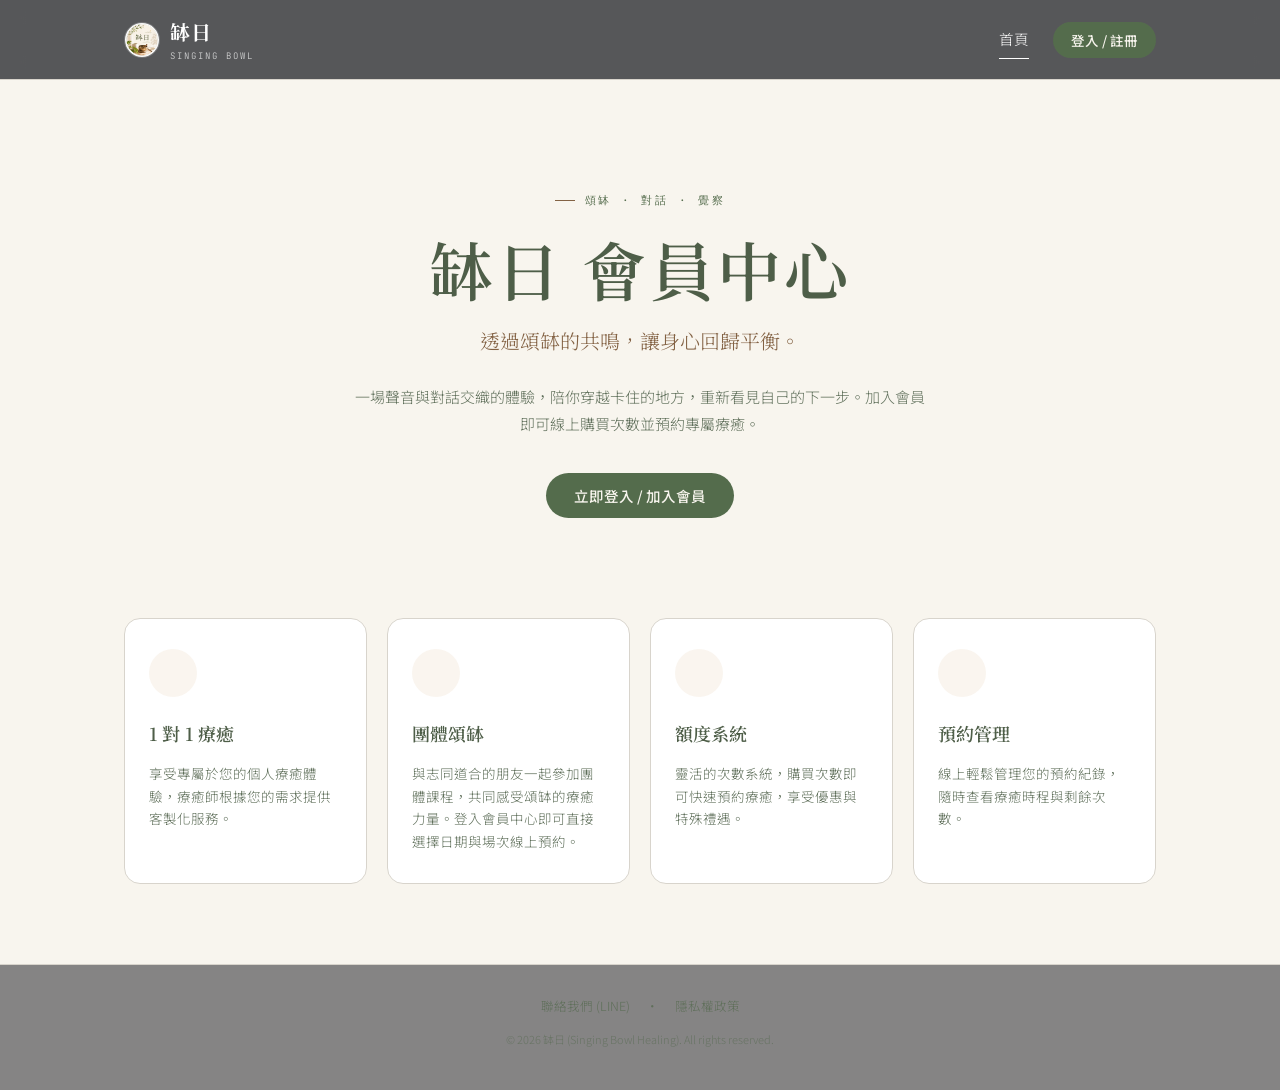
==== commit c961a30e: "fix: 品牌綠加深，修好 38 處 WCAG AA 對比不足 --brass #73846B 卡在明度中段，同一個顏色在兩個方向同時不合格：   當文字   在卡片底 #F1EDE4 上 3.43:" ====
--- a/member/index.html
+++ b/member/index.html
@@ -12,7 +12,7 @@
   <link href="https://fonts.googleapis.com/css2?family=Noto+Serif+TC:wght@400;500;600;700&family=Noto+Sans+TC:wght@300;400;500;600&family=JetBrains+Mono:wght@400;500&display=swap" rel="stylesheet">
   
   <!-- CSS -->
-  <link rel="stylesheet" href="member.css?v=3391cde3">
+  <link rel="stylesheet" href="member.css?v=779caa64">
   
   <!-- Lucide Icons (CDN) -->
   <!-- 鎖定版號並加上 SRI：這一頁同時持有 Firebase 登入 session，
--- a/member/member.css
+++ b/member/member.css
@@ -5,7 +5,14 @@
   --ink: #F8F5EE;
   --ink-2: #FFFFFF;
   --ink-3: #F1EDE4;
-  --brass: #73846B;
+  /* 品牌綠。原本是 #73846B，卡在明度中段，兩個方向同時不合格：
+       當文字放在卡片底 #F1EDE4 上只有 3.43:1（12 處）
+       當按鈕底色、上面壓米色或白字只有 3.68 / 4.01:1（26 處）
+     加深後兩邊一起改善，實測最低 4.96:1，全部通過 WCAG AA。
+     沒有選「純加深」的 #5B6955，是因為它與 --mist(#5F6F5A) 的色差只剩 9，
+     品牌綠會和內文灰綠糊成同一色、層次扁掉；這個值保留 18 的區隔。
+     想更接近原本的層次感可改 #4E6C46（色差 26，但明顯更飽和）。 */
+  --brass: #546C4C;
   --brass-soft: #E4C778;
   /* 內文用的褐。原本是 #8A6A49，在卡片底 #F1EDE4 上只有 4.24:1，差一點沒到
      WCAG AA 的 4.5；加深一級後在卡片／頁面／純白三種底色上分別是
